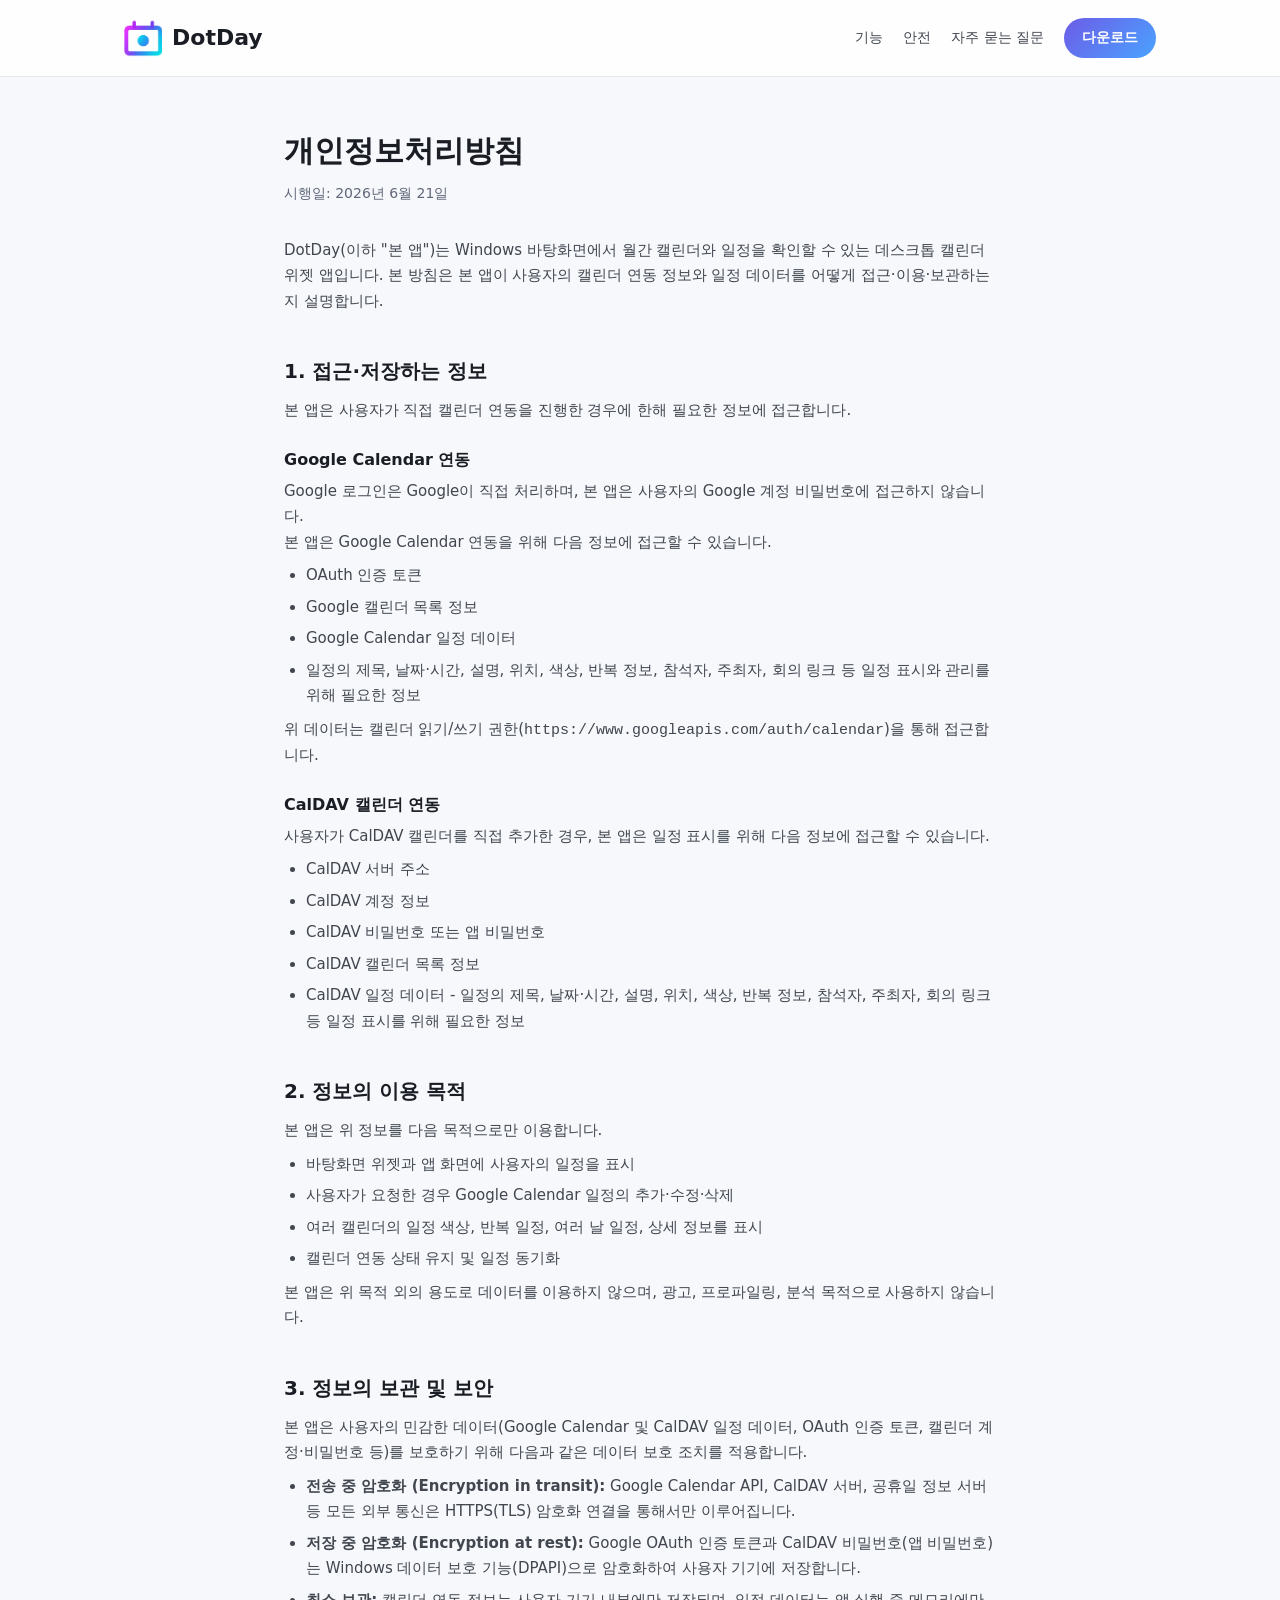
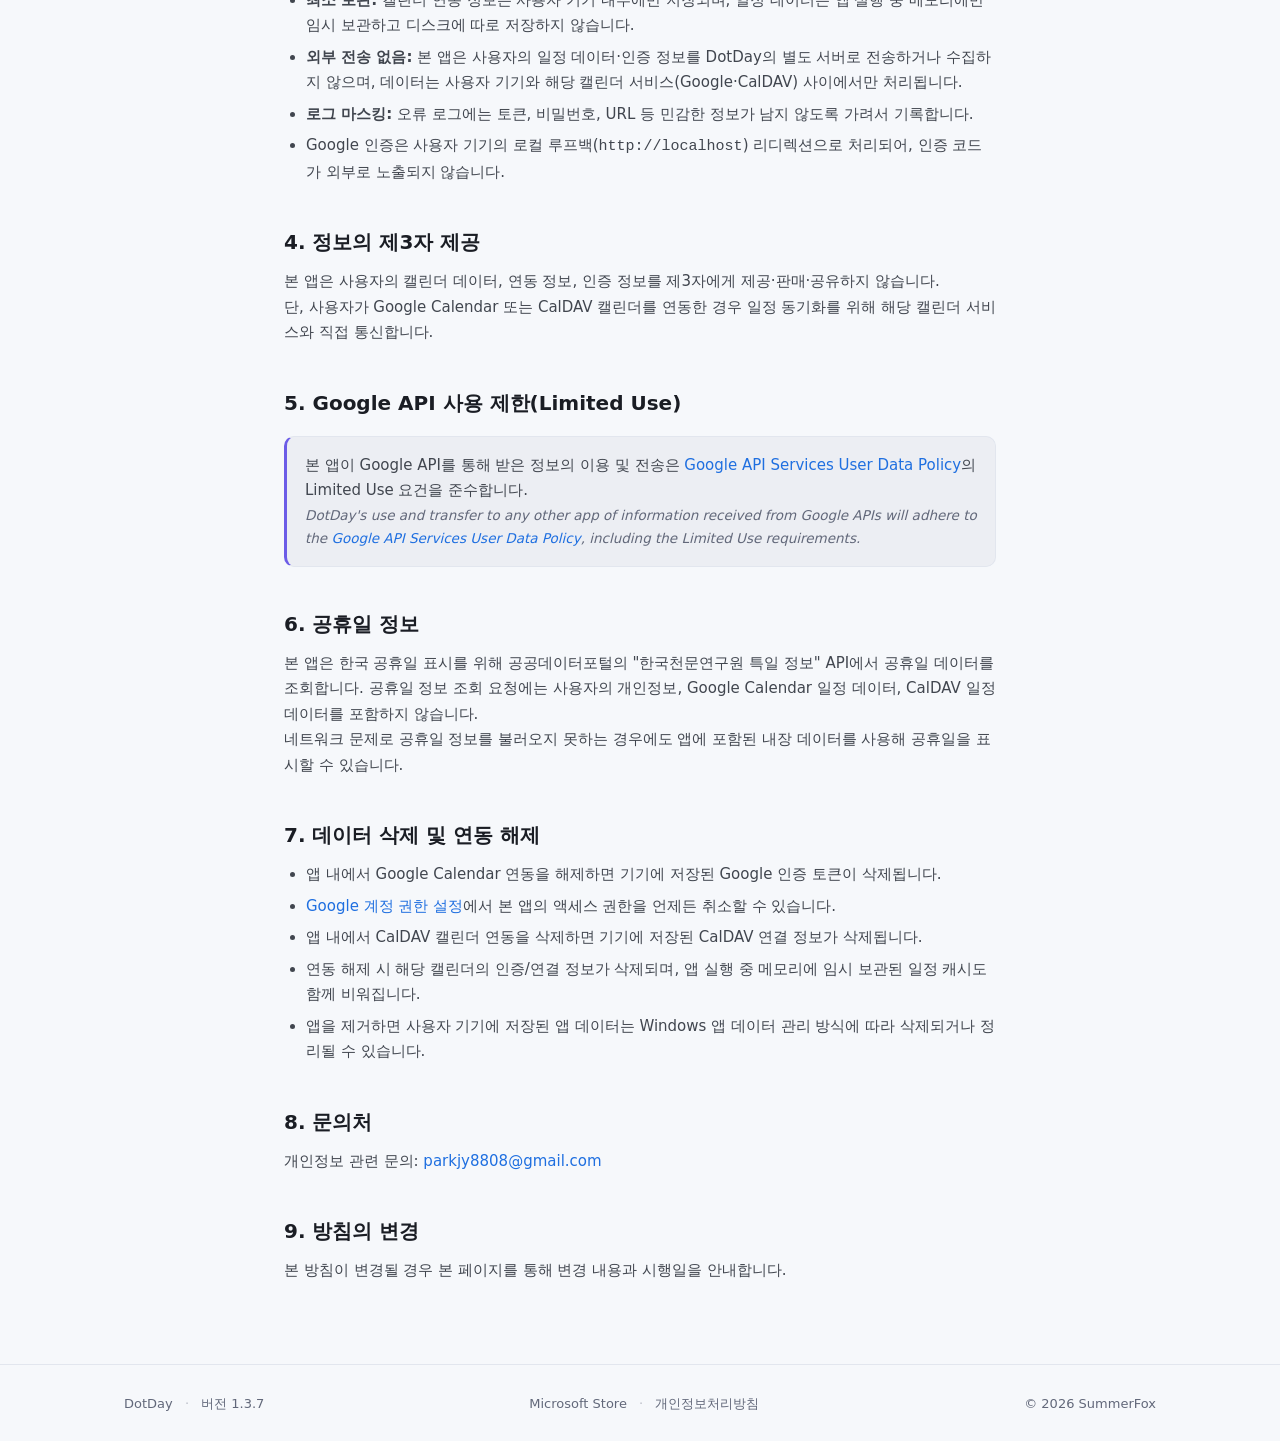
==== privacy.html @ 525cb06d "privacy: 민감 데이터 보호 메커니즘 명시 (전송 중 HTTPS/TLS·저장 중 DPAPI 암호화) Google OAuth 검증 회신 대응 — '민감 데이터에 대한 데이터 보" ====
<!DOCTYPE html>
<html lang="ko">
<head>
  <meta charset="UTF-8" />
  <meta name="viewport" content="width=device-width, initial-scale=1.0" />
  <title>개인정보처리방침 - DotDay</title>
  <meta name="description" content="DotDay 바탕화면 캘린더 위젯의 개인정보처리방침. Google·CalDAV 캘린더 데이터 취급 방침." />
  <meta name="theme-color" media="(prefers-color-scheme: dark)" content="#0f1115" />
  <meta name="theme-color" media="(prefers-color-scheme: light)" content="#f6f8fb" />
  <link rel="icon" type="image/png" href="/assets/favicon.png?v=2" />
  <link rel="apple-touch-icon" href="/assets/apple-touch-icon.png" />
  <link rel="stylesheet" href="styles.css" />
</head>
<body>
  <header class="site-header">
    <div class="wrap">
      <a class="brand" href="/"><img class="logo" src="/assets/logo.png" alt="DotDay 로고" width="28" height="28" /> DotDay</a>
      <nav class="nav">
        <a href="/#features">기능</a>
        <a href="/#trust">안전</a>
        <a href="/#faq">자주 묻는 질문</a>
        <a class="btn-nav" href="https://apps.microsoft.com/detail/9MWXX5BVG5JW?hl=ko-kr&amp;gl=KR" target="_blank" rel="noopener">다운로드</a>
      </nav>
    </div>
  </header>

  <main class="wrap doc">
    <h1>개인정보처리방침</h1>
    <p class="updated">시행일: 2026년 6월 21일</p>

    <p>
      DotDay(이하 "본 앱")는 Windows 바탕화면에서 월간 캘린더와 일정을 확인할 수 있는 데스크톱 캘린더 위젯 앱입니다.
      본 방침은 본 앱이 사용자의 캘린더 연동 정보와 일정 데이터를 어떻게 접근·이용·보관하는지 설명합니다.
    </p>

    <h2>1. 접근·저장하는 정보</h2>
    <p>본 앱은 사용자가 직접 캘린더 연동을 진행한 경우에 한해 필요한 정보에 접근합니다.</p>

    <h3>Google Calendar 연동</h3>
    <p>Google 로그인은 Google이 직접 처리하며, 본 앱은 사용자의 Google 계정 비밀번호에 접근하지 않습니다.</p>
    <p>본 앱은 Google Calendar 연동을 위해 다음 정보에 접근할 수 있습니다.</p>
    <ul>
      <li>OAuth 인증 토큰</li>
      <li>Google 캘린더 목록 정보</li>
      <li>Google Calendar 일정 데이터</li>
      <li>일정의 제목, 날짜·시간, 설명, 위치, 색상, 반복 정보, 참석자, 주최자, 회의 링크 등 일정 표시와 관리를 위해 필요한 정보</li>
    </ul>
    <p>위 데이터는 캘린더 읽기/쓰기 권한(<code>https://www.googleapis.com/auth/calendar</code>)을 통해 접근합니다.</p>

    <h3>CalDAV 캘린더 연동</h3>
    <p>사용자가 CalDAV 캘린더를 직접 추가한 경우, 본 앱은 일정 표시를 위해 다음 정보에 접근할 수 있습니다.</p>
    <ul>
      <li>CalDAV 서버 주소</li>
      <li>CalDAV 계정 정보</li>
      <li>CalDAV 비밀번호 또는 앱 비밀번호</li>
      <li>CalDAV 캘린더 목록 정보</li>
      <li>CalDAV 일정 데이터 - 일정의 제목, 날짜·시간, 설명, 위치, 색상, 반복 정보, 참석자, 주최자, 회의 링크 등 일정 표시를 위해 필요한 정보</li>
    </ul>

    <h2>2. 정보의 이용 목적</h2>
    <p>본 앱은 위 정보를 다음 목적으로만 이용합니다.</p>
    <ul>
      <li>바탕화면 위젯과 앱 화면에 사용자의 일정을 표시</li>
      <li>사용자가 요청한 경우 Google Calendar 일정의 추가·수정·삭제</li>
      <li>여러 캘린더의 일정 색상, 반복 일정, 여러 날 일정, 상세 정보를 표시</li>
      <li>캘린더 연동 상태 유지 및 일정 동기화</li>
    </ul>
    <p>본 앱은 위 목적 외의 용도로 데이터를 이용하지 않으며, 광고, 프로파일링, 분석 목적으로 사용하지 않습니다.</p>

    <h2>3. 정보의 보관 및 보안</h2>
    <p>본 앱은 사용자의 민감한 데이터(Google Calendar 및 CalDAV 일정 데이터, OAuth 인증 토큰, 캘린더 계정·비밀번호 등)를 보호하기 위해 다음과 같은 데이터 보호 조치를 적용합니다.</p>
    <ul>
      <li><strong>전송 중 암호화 (Encryption in transit):</strong> Google Calendar API, CalDAV 서버, 공휴일 정보 서버 등 모든 외부 통신은 HTTPS(TLS) 암호화 연결을 통해서만 이루어집니다.</li>
      <li><strong>저장 중 암호화 (Encryption at rest):</strong> Google OAuth 인증 토큰과 CalDAV 비밀번호(앱 비밀번호)는 Windows 데이터 보호 기능(DPAPI)으로 암호화하여 사용자 기기에 저장합니다.</li>
      <li><strong>최소 보관:</strong> 캘린더 연동 정보는 사용자 기기 내부에만 저장되며, 일정 데이터는 앱 실행 중 메모리에만 임시 보관하고 디스크에 따로 저장하지 않습니다.</li>
      <li><strong>외부 전송 없음:</strong> 본 앱은 사용자의 일정 데이터·인증 정보를 DotDay의 별도 서버로 전송하거나 수집하지 않으며, 데이터는 사용자 기기와 해당 캘린더 서비스(Google·CalDAV) 사이에서만 처리됩니다.</li>
      <li><strong>로그 마스킹:</strong> 오류 로그에는 토큰, 비밀번호, URL 등 민감한 정보가 남지 않도록 가려서 기록합니다.</li>
      <li>Google 인증은 사용자 기기의 로컬 루프백(<code>http://localhost</code>) 리디렉션으로 처리되어, 인증 코드가 외부로 노출되지 않습니다.</li>
    </ul>

    <h2>4. 정보의 제3자 제공</h2>
    <p>본 앱은 사용자의 캘린더 데이터, 연동 정보, 인증 정보를 제3자에게 제공·판매·공유하지 않습니다.</p>
    <p>단, 사용자가 Google Calendar 또는 CalDAV 캘린더를 연동한 경우 일정 동기화를 위해 해당 캘린더 서비스와 직접 통신합니다.</p>

    <h2>5. Google API 사용 제한(Limited Use)</h2>
    <div class="callout">
      <p>본 앱이 Google API를 통해 받은 정보의 이용 및 전송은 <a href="https://developers.google.com/terms/api-services-user-data-policy" target="_blank" rel="noopener">Google API Services User Data Policy</a>의 Limited Use 요건을 준수합니다.</p>
      <p class="en">DotDay's use and transfer to any other app of information received from Google APIs will adhere to the <a href="https://developers.google.com/terms/api-services-user-data-policy" target="_blank" rel="noopener">Google API Services User Data Policy</a>, including the Limited Use requirements.</p>
    </div>

    <h2>6. 공휴일 정보</h2>
    <p>본 앱은 한국 공휴일 표시를 위해 공공데이터포털의 "한국천문연구원 특일 정보" API에서 공휴일 데이터를 조회합니다. 공휴일 정보 조회 요청에는 사용자의 개인정보, Google Calendar 일정 데이터, CalDAV 일정 데이터를 포함하지 않습니다.</p>
    <p>네트워크 문제로 공휴일 정보를 불러오지 못하는 경우에도 앱에 포함된 내장 데이터를 사용해 공휴일을 표시할 수 있습니다.</p>

    <h2>7. 데이터 삭제 및 연동 해제</h2>
    <ul>
      <li>앱 내에서 Google Calendar 연동을 해제하면 기기에 저장된 Google 인증 토큰이 삭제됩니다.</li>
      <li><a href="https://myaccount.google.com/permissions" target="_blank" rel="noopener">Google 계정 권한 설정</a>에서 본 앱의 액세스 권한을 언제든 취소할 수 있습니다.</li>
      <li>앱 내에서 CalDAV 캘린더 연동을 삭제하면 기기에 저장된 CalDAV 연결 정보가 삭제됩니다.</li>
      <li>연동 해제 시 해당 캘린더의 인증/연결 정보가 삭제되며, 앱 실행 중 메모리에 임시 보관된 일정 캐시도 함께 비워집니다.</li>
      <li>앱을 제거하면 사용자 기기에 저장된 앱 데이터는 Windows 앱 데이터 관리 방식에 따라 삭제되거나 정리될 수 있습니다.</li>
    </ul>

    <h2>8. 문의처</h2>
    <p>개인정보 관련 문의: <a href="mailto:parkjy8808@gmail.com">parkjy8808@gmail.com</a></p>

    <h2>9. 방침의 변경</h2>
    <p>본 방침이 변경될 경우 본 페이지를 통해 변경 내용과 시행일을 안내합니다.</p>
  </main>

  <footer class="site-footer">
    <div class="wrap">
      <div><a href="/">DotDay</a> <span class="dot">·</span> 버전 <span id="appVersion">1.3.7</span></div>
      <div>
        <a href="https://apps.microsoft.com/detail/9MWXX5BVG5JW?hl=ko-kr&amp;gl=KR" target="_blank" rel="noopener">Microsoft Store</a>
        <span class="dot">·</span>
        <a href="/privacy.html">개인정보처리방침</a>
      </div>
      <div>© 2026 SummerFox</div>
    </div>
  </footer>
</body>
</html>
---- styles.css ----
/* dotday 웹사이트 - 검증/소개용 정적 페이지 */
:root {
  --bg: #0f1115;
  --surface: #171a21;
  --band: #171a21;
  --card: #1e222b;
  --text: #e8eaf0;
  --muted: #9aa0ad;
  --line: #262a33;
  --accent: #6c5ce7;
  --accent2: #4aa3ff;
  --link: #4aa3ff;
  --text-soft: #cfd3dc;
  --radius: 14px;
  --maxw: 1080px;
}

* { box-sizing: border-box; margin: 0; padding: 0; }

/* 한국어 줄바꿈: 글자 단위가 아닌 어절 단위로 끊어 자연스럽게 */
.hero p, .section-title, .section-sub, .card p, .step p, .step h3, .faq summary, .faq details p { word-break: keep-all; }

html { scroll-behavior: smooth; }

body {
  font-family: "Pretendard", -apple-system, "Segoe UI", "Malgun Gothic", system-ui, sans-serif;
  background: var(--bg);
  color: var(--text);
  line-height: 1.7;
  -webkit-font-smoothing: antialiased;
}

a { color: var(--link); text-decoration: none; }
a:hover { text-decoration: underline; }

.wrap { max-width: var(--maxw); margin: 0 auto; padding: 0 24px; }

/* 교차 배경 밴드: 섹션 영역 구분 */
.band { background: var(--band); }

/* ── 헤더 ── */
.site-header {
  padding: 18px 0;
  border-bottom: 1px solid var(--line);
  position: sticky; top: 0;
  background: rgba(15,17,21,.85);
  backdrop-filter: blur(10px);
  z-index: 10;
}
.site-header .wrap { display: flex; align-items: center; justify-content: space-between; }
.brand { display: flex; align-items: center; gap: 10px; font-weight: 700; font-size: 22px; color: var(--text); }
.brand:hover { text-decoration: none; }
.brand .logo { width: 38px; height: 38px; display: block; }
.nav { display: flex; align-items: center; }
.nav a { color: var(--text-soft); margin-left: 20px; font-size: 14px; }
.nav a:hover { color: var(--text); text-decoration: none; }
.nav a.btn-nav {
  color: #fff; font-weight: 600;
  background: linear-gradient(135deg, var(--accent), var(--accent2));
  padding: 8px 18px; border-radius: 999px;
}
.nav a.btn-nav:hover { color: #fff; opacity: .92; box-shadow: 0 6px 18px rgba(108,92,231,.3); }
@media (max-width: 560px) {
  .nav a:not(.btn-nav) { display: none; }
}

/* ── 히어로 ── */
.hero { text-align: center; padding-block: 28px 18px; }
.hero-logo {
  width: 84px; height: 84px; display: block; margin: 0 auto 12px;
  filter: drop-shadow(0 10px 30px rgba(108,92,231,.35));
}
.hero h1 {
  font-size: clamp(32px, 6vw, 52px); line-height: 1.35;
  font-weight: 800; letter-spacing: -1px;
  background: linear-gradient(135deg, #fff 30%, var(--accent2));
  -webkit-background-clip: text; background-clip: text; -webkit-text-fill-color: transparent;
}
.hero p:not(.cta-note) { color: var(--muted); font-size: clamp(16px, 2.5vw, 20px); margin: 18px auto 32px; max-width: 520px; }
.btn {
  display: inline-flex; align-items: center; gap: 8px;
  background: linear-gradient(135deg, var(--accent), var(--accent2));
  color: #fff; font-weight: 600; font-size: 16px;
  padding: 14px 28px; border-radius: 999px; border: 0; cursor: pointer;
  transition: transform .15s ease, box-shadow .15s ease;
}
.btn:hover { transform: translateY(-2px); box-shadow: 0 10px 30px rgba(108,92,231,.35); text-decoration: none; }
.btn-secondary {
  background: transparent;
  border: 1.5px solid var(--line);
  color: var(--text-soft);
}
.btn-secondary:hover { border-color: var(--accent2); color: var(--accent2); box-shadow: 0 6px 20px rgba(74,163,255,.2); }
.cta-note { font-size: 14px; color: var(--muted); margin-top: 16px; }

/* ── 제품 스크린샷 ── */
.shot { padding-block: 8px 32px; }
.shot-frame {
  max-width: 840px; margin: 0 auto;
  border-radius: 18px; overflow: hidden;
  border: 1px solid var(--line);
  box-shadow: 0 24px 60px rgba(0,0,0,.35);
}
.shot-frame img { display: block; width: 100%; height: auto; }
@media (prefers-color-scheme: light) {
  .shot-frame { box-shadow: 0 24px 60px rgba(16,24,40,.16); border-color: rgba(255,255,255,.6); }
}

/* ── 기능 ── */
.features, .usecase { padding: 56px 0; }
.trust { padding: 56px 0; }
.feature-grid { display: grid; grid-template-columns: repeat(auto-fit, minmax(280px, 1fr)); gap: 16px; margin-top: 28px; }
.card { background: var(--card); border: 1px solid var(--line); border-radius: var(--radius); padding: 24px; height: 100%; }
.usecase .card { padding: 30px 26px; }
.card h3 { font-size: 17px; margin-bottom: 8px; }
.card p { color: var(--muted); font-size: 14px; }
.card .ic { font-size: 24px; margin-bottom: 12px; display: block; }

/* ── 섹션 공통 ── */
.section-title { text-align: center; font-size: clamp(24px, 4vw, 32px); font-weight: 800; letter-spacing: -.5px; }
.section-sub { text-align: center; color: var(--muted); font-size: 15px; margin-top: 8px; }

/* ── 시작하기 ── */
.steps { padding-block: 24px; }
.step-grid { display: grid; grid-template-columns: repeat(auto-fit, minmax(220px, 1fr)); gap: 16px; margin-top: 28px; }
.step { background: var(--card); border: 1px solid var(--line); border-radius: var(--radius); padding: 24px; }
.step-num {
  display: inline-flex; align-items: center; justify-content: center;
  width: 32px; height: 32px; border-radius: 999px; font-weight: 700; font-size: 15px;
  color: #fff; background: linear-gradient(135deg, var(--accent), var(--accent2)); margin-bottom: 14px;
}
.step h3 { font-size: 16px; margin-bottom: 8px; }
.step p { color: var(--muted); font-size: 14px; }

/* ── FAQ ── */
.faq { padding: 56px 0; }

/* ── 마무리 CTA ── */
.cta-wrap { padding-block: 40px 88px; }
/* 상단 '다운로드' 버튼이 이 섹션으로 앵커될 때 sticky 헤더에 제목이 가리지 않도록 오프셋 */
#download { scroll-margin-top: 90px; }
.cta {
  text-align: center;
  background: var(--card); border: 1px solid var(--line); border-radius: var(--radius);
  padding: 48px 28px;
}
.cta .section-sub { margin: 10px 0 28px; }
.faq .section-title { margin-bottom: 28px; }
.faq details {
  background: var(--card); border: 1px solid var(--line); border-radius: 12px;
  padding: 2px 18px; margin: 12px 0;
}
.faq summary {
  cursor: pointer; font-weight: 600; font-size: 15px; padding: 16px 0; list-style: none;
  display: flex; justify-content: space-between; align-items: center; gap: 12px;
}
.faq summary::-webkit-details-marker { display: none; }
.faq summary::after { content: "+"; color: var(--muted); font-size: 22px; font-weight: 400; line-height: 1; }
.faq details[open] summary::after { content: "−"; }
.faq details p { color: var(--muted); font-size: 14px; padding: 0 0 16px; margin: 0; }

/* ── 문서(개인정보처리방침) ── */
.doc { max-width: 760px; padding: 48px 24px 80px; }
.doc h1 { font-size: 30px; font-weight: 800; margin-bottom: 6px; }
.doc .updated { color: var(--muted); font-size: 14px; margin-bottom: 32px; }
.doc h2 { font-size: 20px; margin: 32px 0 10px; padding-top: 8px; }
.doc h3 { font-size: 16px; margin: 22px 0 6px; }
.doc p, .doc li { color: var(--text-soft); font-size: 15px; }
.doc ul { padding-left: 22px; margin: 8px 0; }
.doc li { margin: 6px 0; }
.doc .callout {
  background: var(--surface); border: 1px solid var(--line);
  border-left: 3px solid var(--accent); border-radius: 10px;
  padding: 16px 18px; margin: 16px 0; font-size: 14px;
}
.doc .en { color: var(--muted); font-style: italic; font-size: 13.5px; }

/* ── 푸터 ── */
.site-footer { border-top: 1px solid var(--line); padding: 28px 0; color: var(--muted); font-size: 13px; }
.site-footer .wrap { display: flex; flex-wrap: wrap; gap: 12px; justify-content: space-between; align-items: center; }
.site-footer a { color: var(--muted); }
.site-footer a:hover { color: var(--accent); }
.site-footer .dot { opacity: 0.4; margin: 0 8px; }

/* ── 라이트 모드 (OS 설정에 따라 자동 전환) ── */
@media (prefers-color-scheme: light) {
  :root {
    --bg: #f6f8fb;
    --surface: #eceef3;
    --band: #eceef3;
    --card: #ffffff;
    --text: #1a1d24;
    --text-soft: #41464f;
    --muted: #62687a;
    --line: #e2e6ee;
    --link: #1f6fe0;
  }
  .site-header { background: rgba(255,255,255,.85); }
  .hero h1 { background-image: linear-gradient(135deg, #1a1d24 25%, var(--accent)); }
  .card, .step, .cta, .faq details { box-shadow: 0 1px 3px rgba(16,24,40,.06); }
}
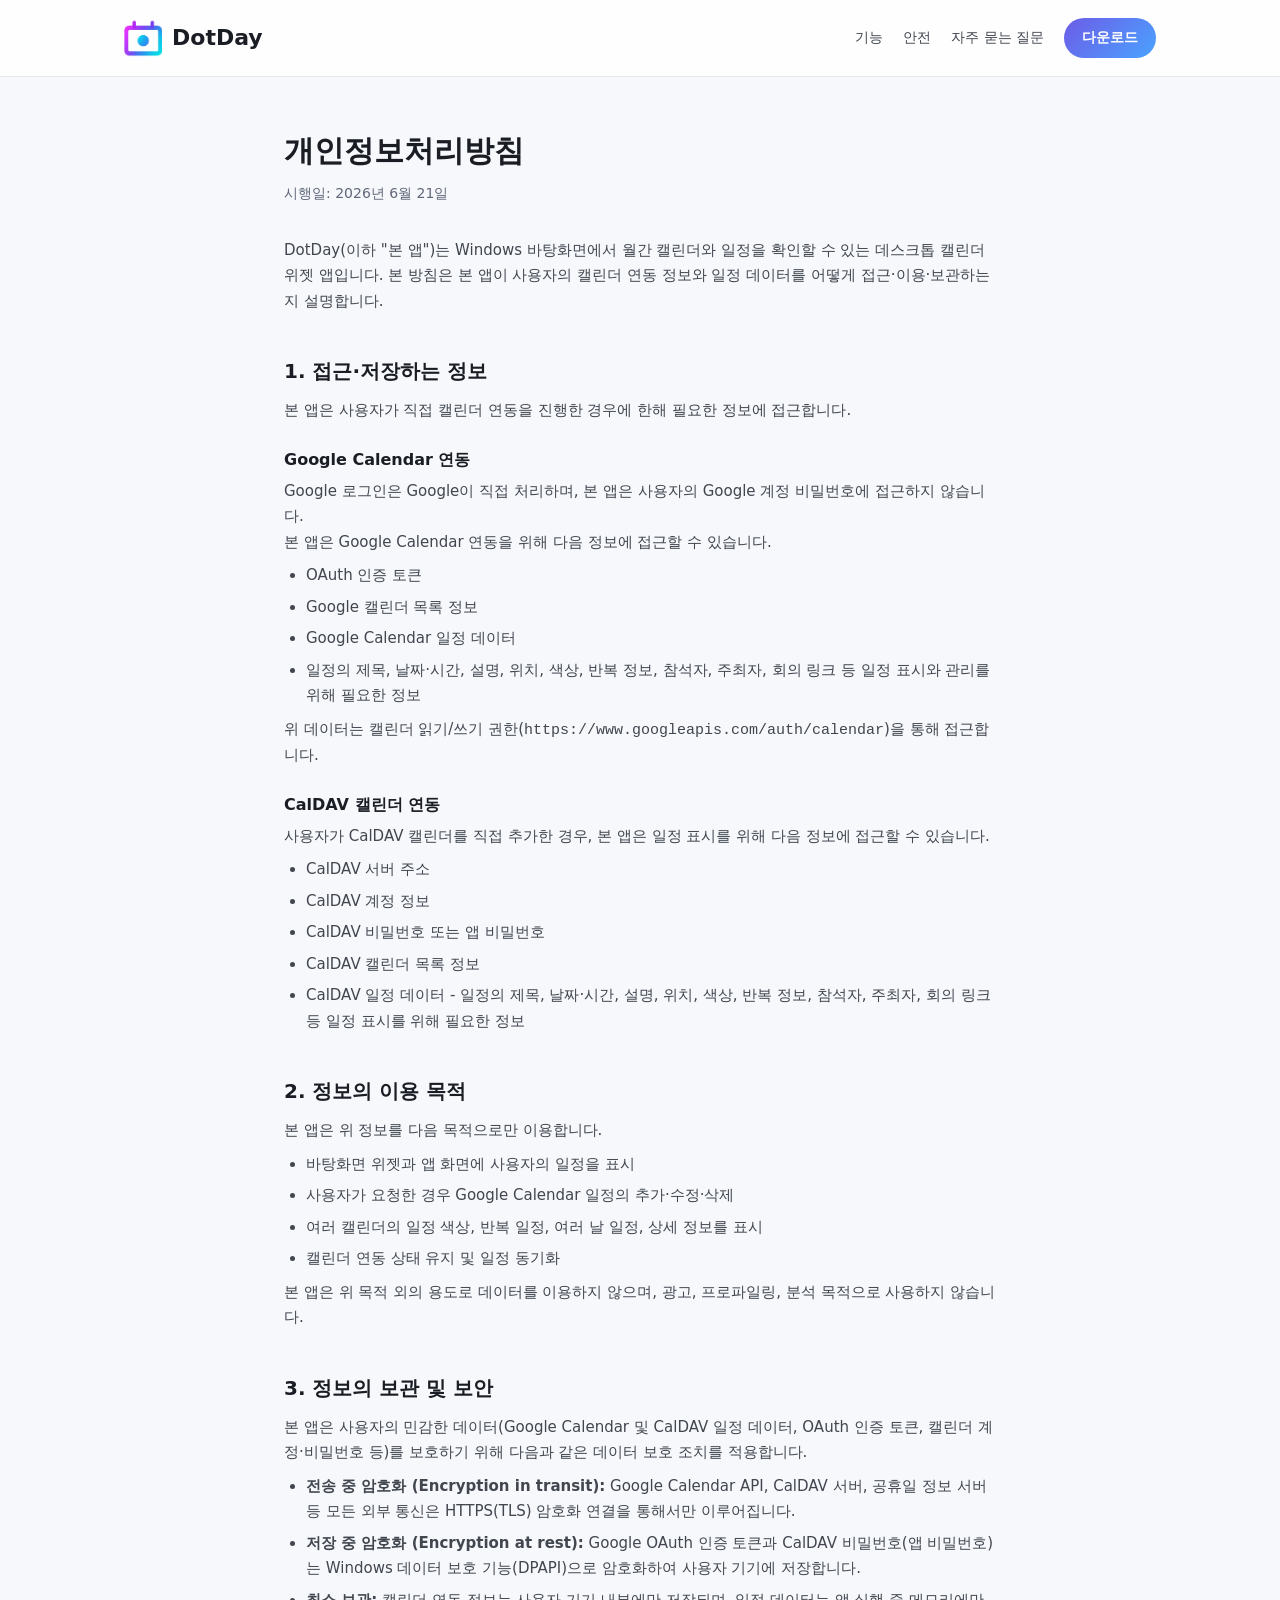
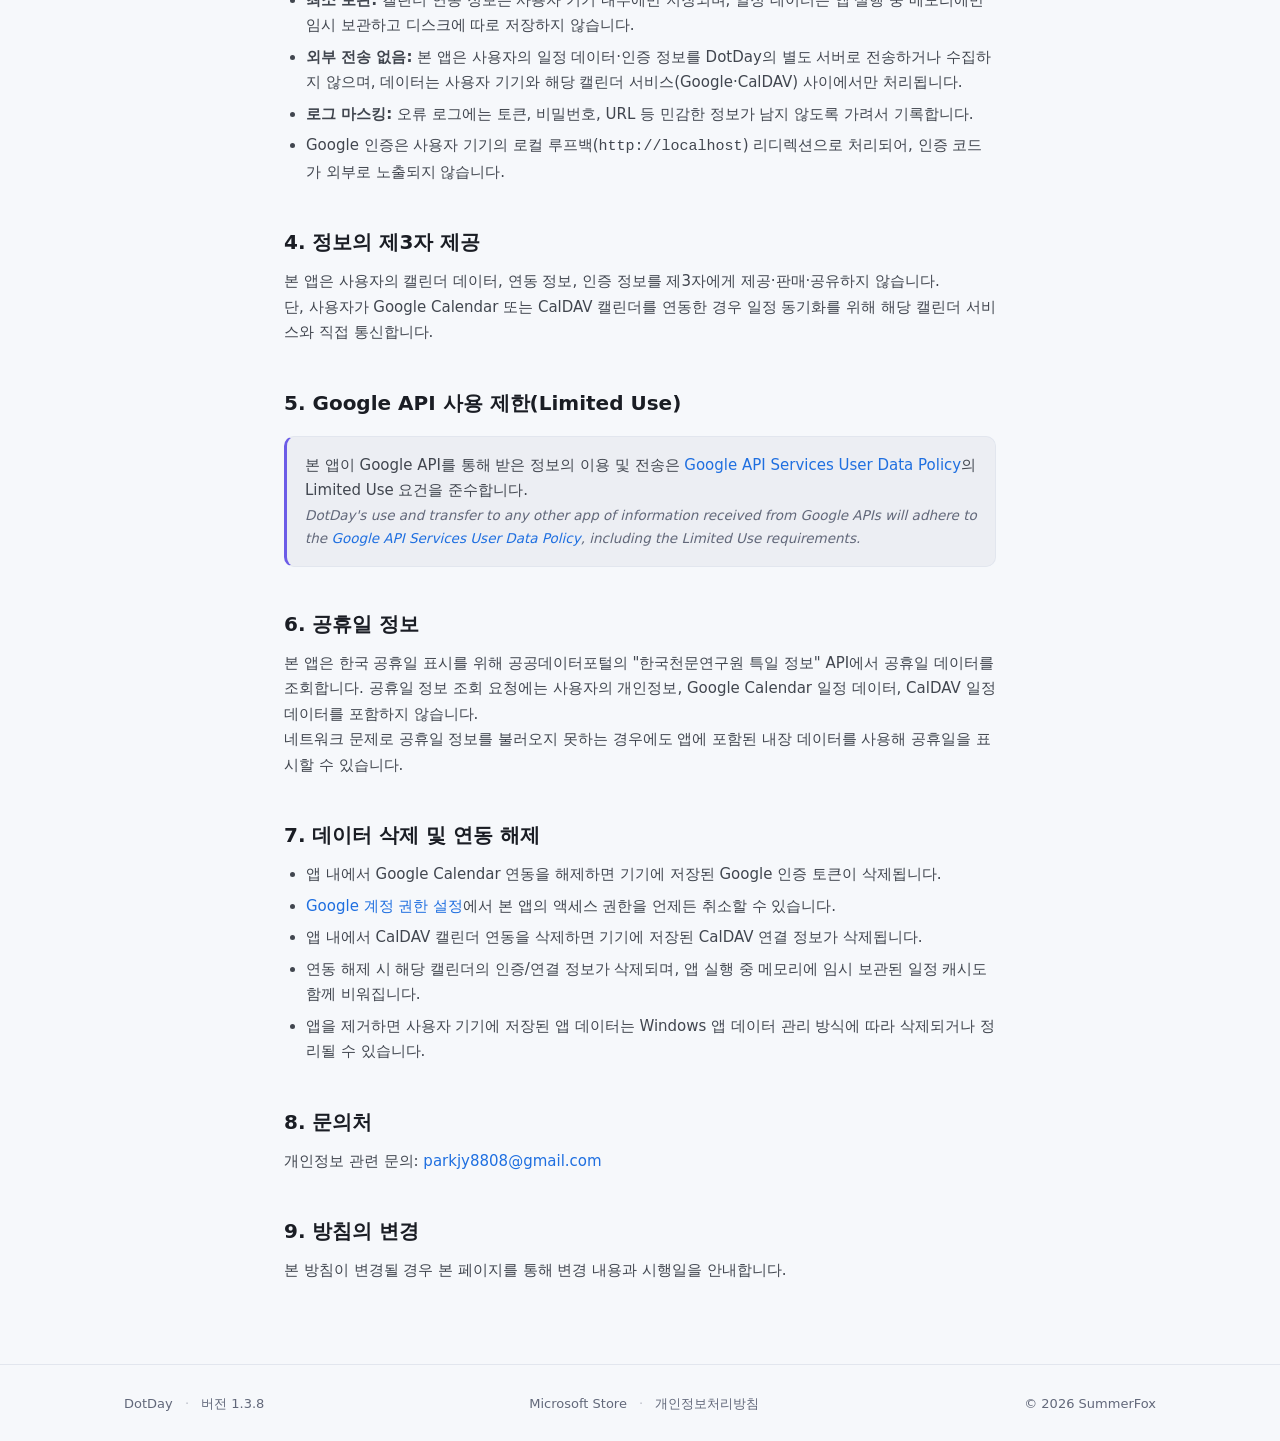
==== commit fe693510: "1.3.8.0: 버전 표기 + 직접다운로드 링크 + appcast(서명) 갱신 version.json·appVersion 폴백 1.3.7→1.3.8, 직접다운로드 링크 3곳 Dot" ====
--- a/privacy.html
+++ b/privacy.html
@@ -110,7 +110,7 @@
 
   <footer class="site-footer">
     <div class="wrap">
-      <div><a href="/">DotDay</a> <span class="dot">·</span> 버전 <span id="appVersion">1.3.7</span></div>
+      <div><a href="/">DotDay</a> <span class="dot">·</span> 버전 <span id="appVersion">1.3.8</span></div>
       <div>
         <a href="https://apps.microsoft.com/detail/9MWXX5BVG5JW?hl=ko-kr&amp;gl=KR" target="_blank" rel="noopener">Microsoft Store</a>
         <span class="dot">·</span>
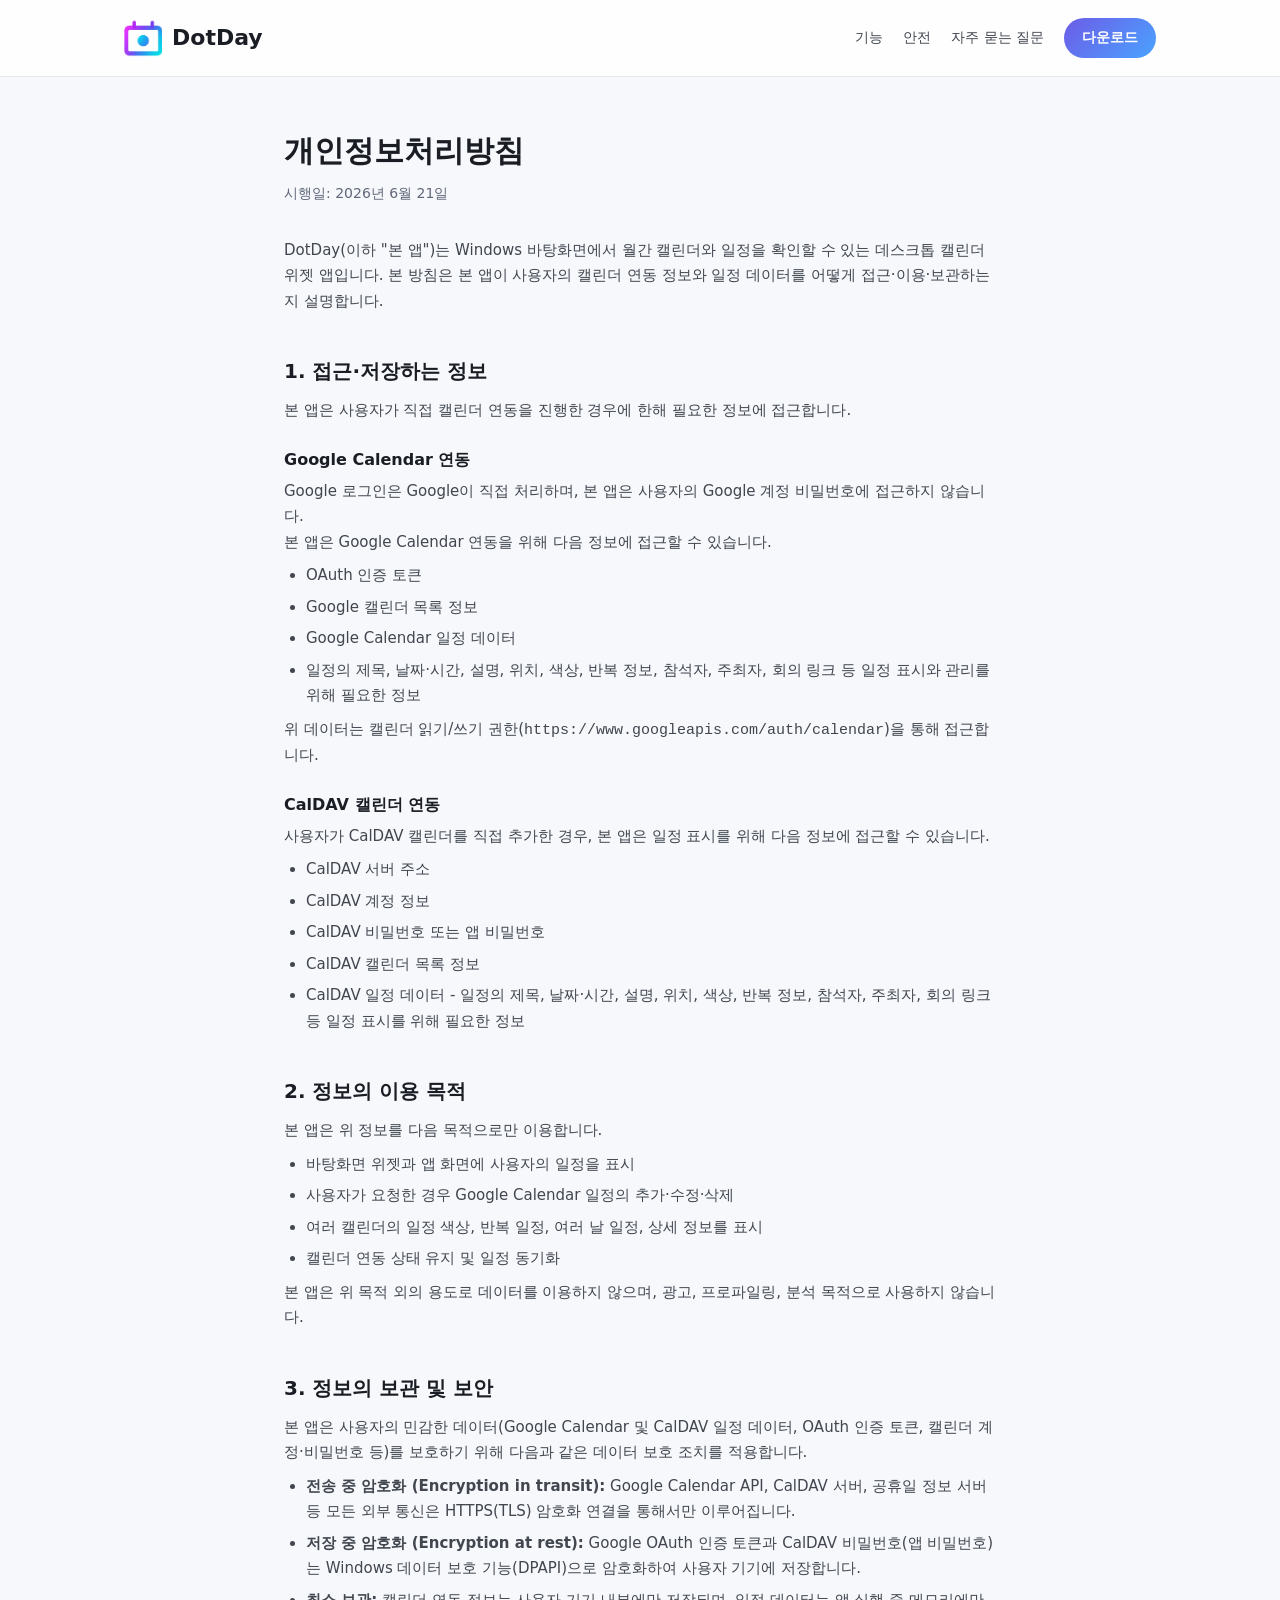
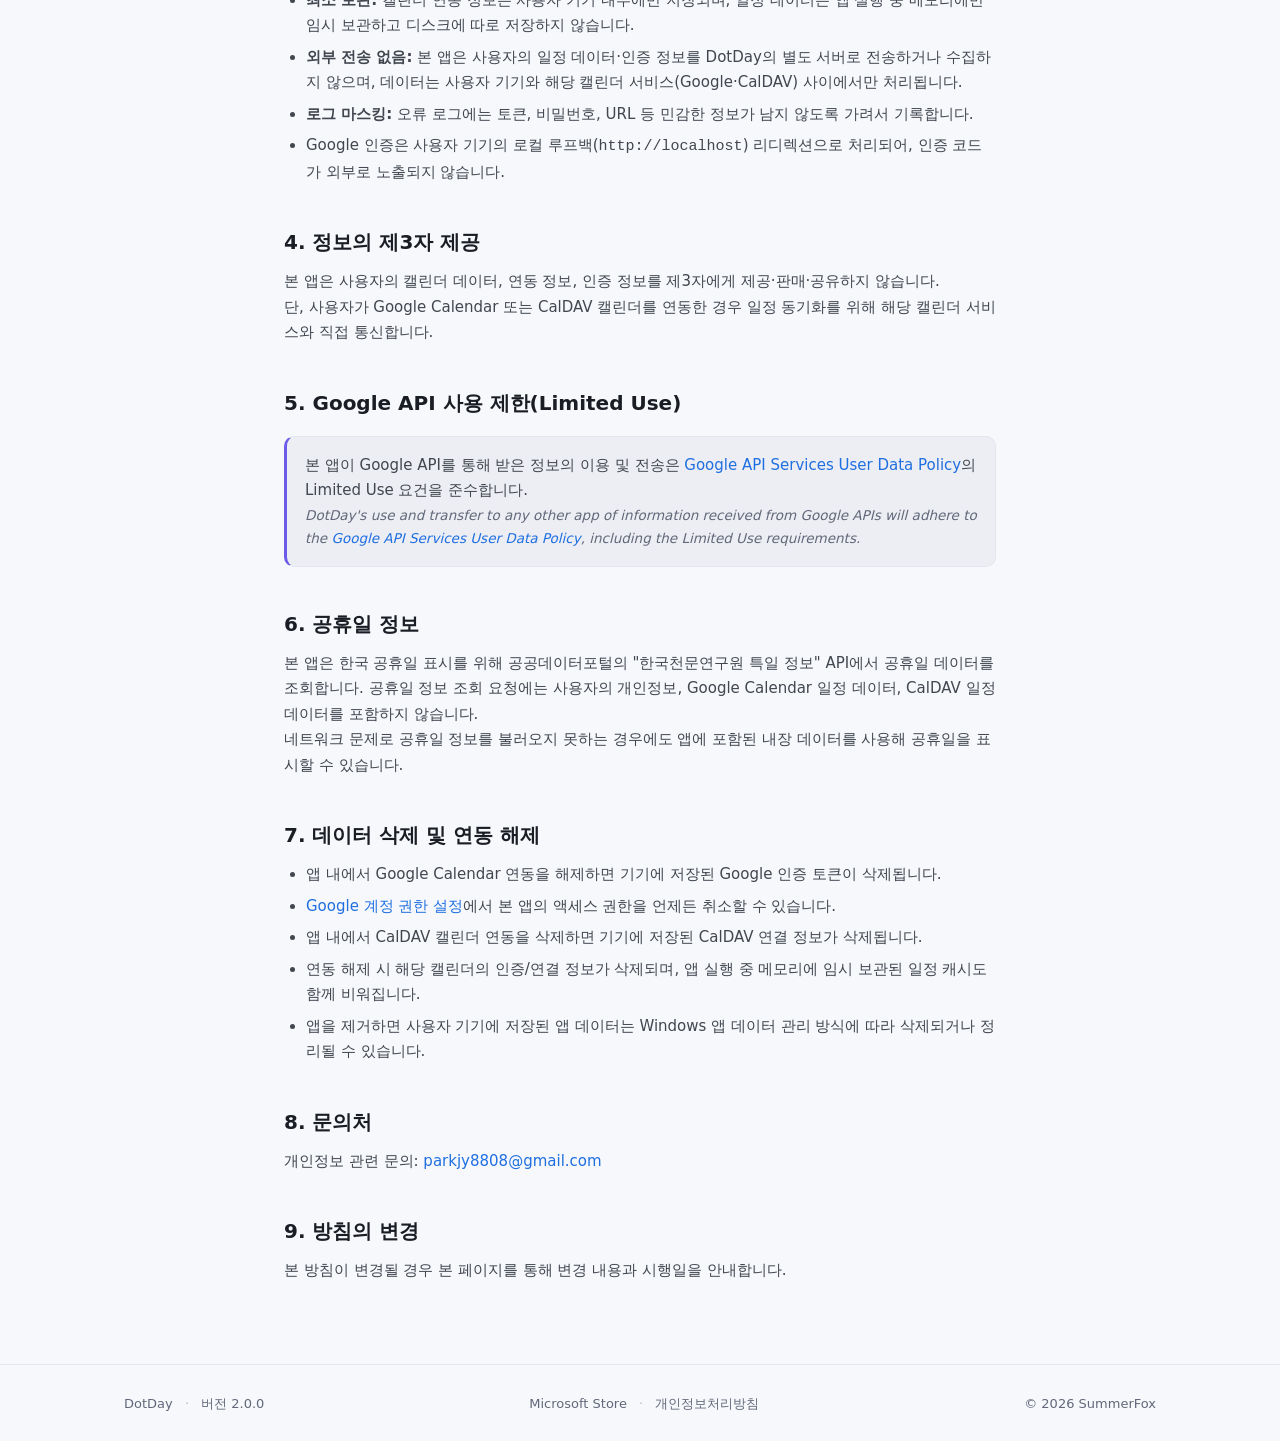
==== commit 95fbe384: "버전 2.0.0 출시 - version.json 1.3.8 -> 2.0.0 - index.html 다운로드 링크 3곳 -> DotDay-Setup-2.0.0.0.exe - inde" ====
--- a/privacy.html
+++ b/privacy.html
@@ -110,7 +110,7 @@
 
   <footer class="site-footer">
     <div class="wrap">
-      <div><a href="/">DotDay</a> <span class="dot">·</span> 버전 <span id="appVersion">1.3.8</span></div>
+      <div><a href="/">DotDay</a> <span class="dot">·</span> 버전 <span id="appVersion">2.0.0</span></div>
       <div>
         <a href="https://apps.microsoft.com/detail/9MWXX5BVG5JW?hl=ko-kr&amp;gl=KR" target="_blank" rel="noopener">Microsoft Store</a>
         <span class="dot">·</span>
--- a/styles.css
+++ b/styles.css
@@ -109,9 +109,15 @@
 /* ── 기능 ── */
 .features, .usecase { padding: 56px 0; }
 .trust { padding: 56px 0; }
-.feature-grid { display: grid; grid-template-columns: repeat(auto-fit, minmax(280px, 1fr)); gap: 16px; margin-top: 28px; }
+.feature-grid { display: grid; grid-template-columns: repeat(auto-fit, minmax(280px, 1fr)); grid-auto-rows: 1fr; gap: 16px; margin-top: 28px; }
 .card { background: var(--card); border: 1px solid var(--line); border-radius: var(--radius); padding: 24px; height: 100%; }
 .usecase .card { padding: 30px 26px; }
+/* '주요 기능' 카드 폭·정렬을 '이런 순간에'(위) 섹션과 동일하게 맞춤(좌우 풀폭) */
+.features > .wrap { padding-left: 0; padding-right: 0; }
+/* 좁은 화면에서는 두 섹션 모두 좌우 여백 유지 */
+@media (max-width: 1100px) {
+  .usecase, .features > .wrap { padding-left: 24px; padding-right: 24px; }
+}
 .card h3 { font-size: 17px; margin-bottom: 8px; }
 .card p { color: var(--muted); font-size: 14px; }
 .card .ic { font-size: 24px; margin-bottom: 12px; display: block; }
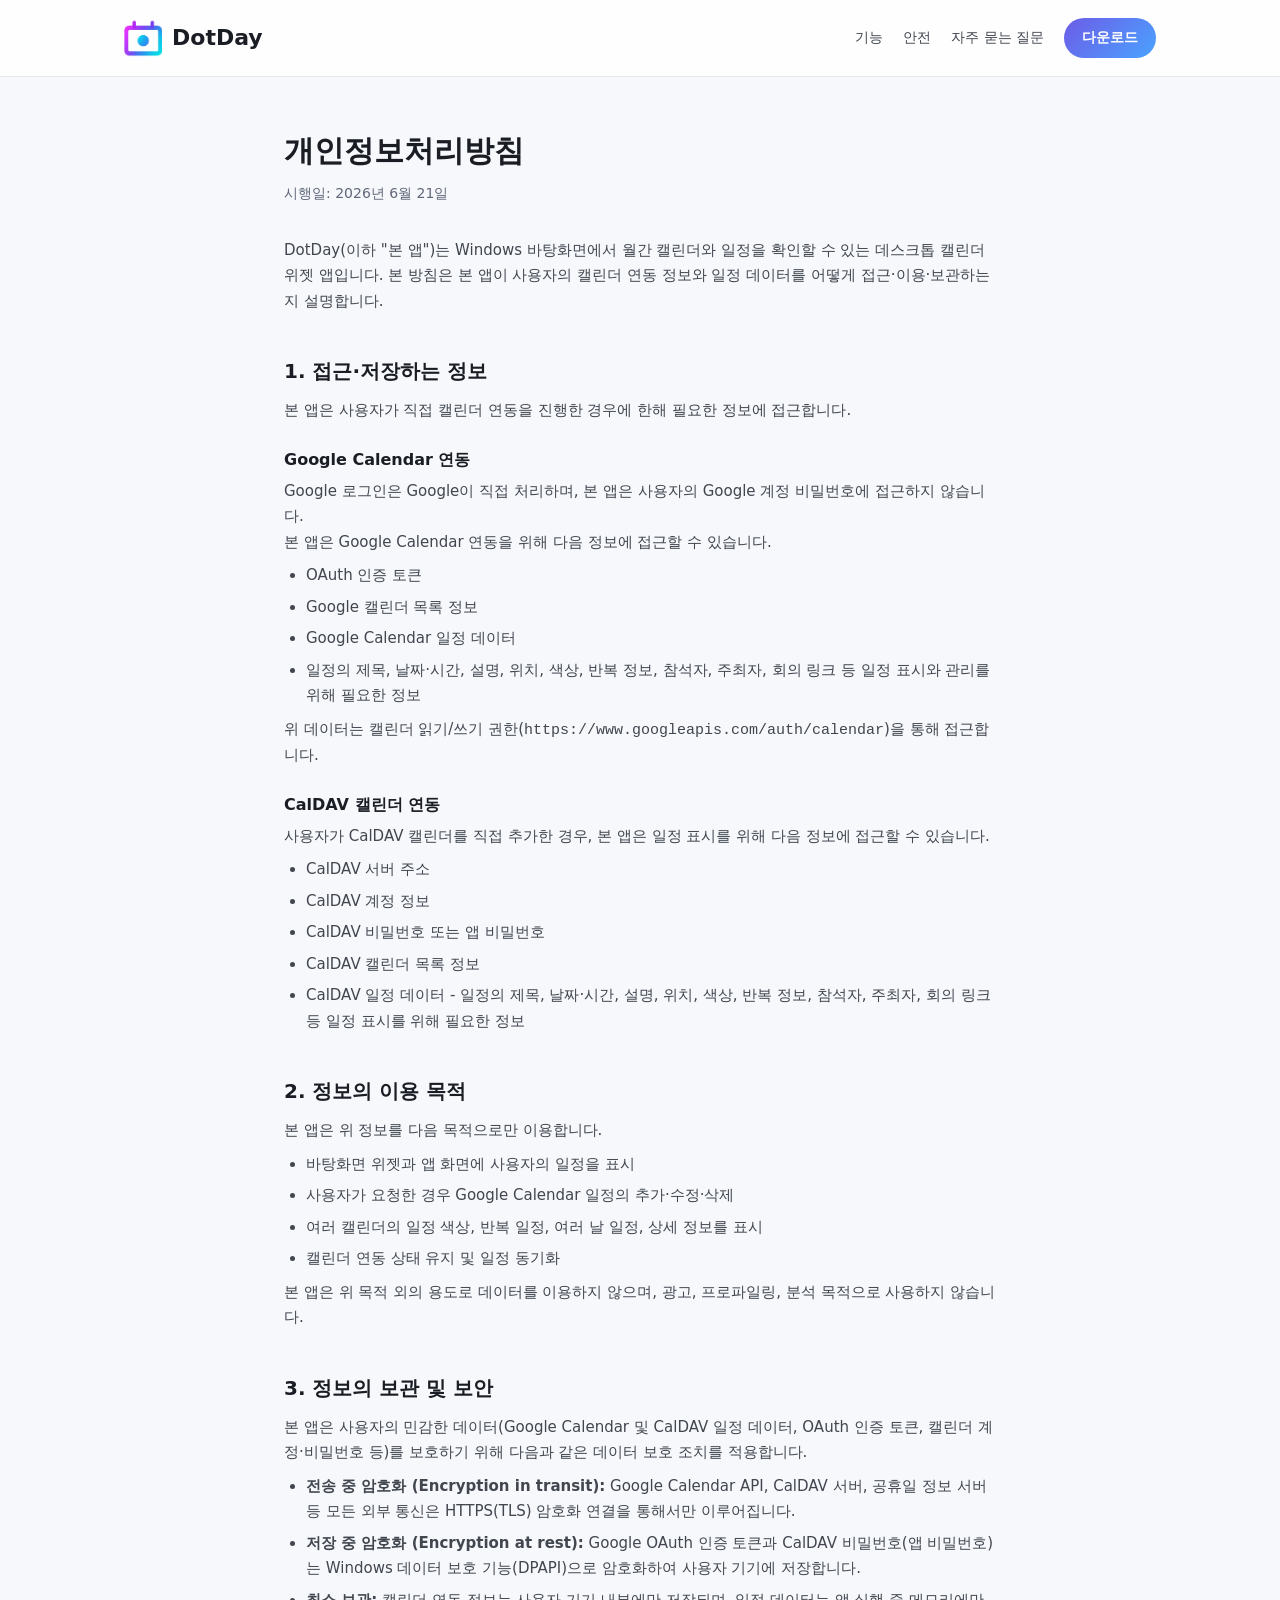
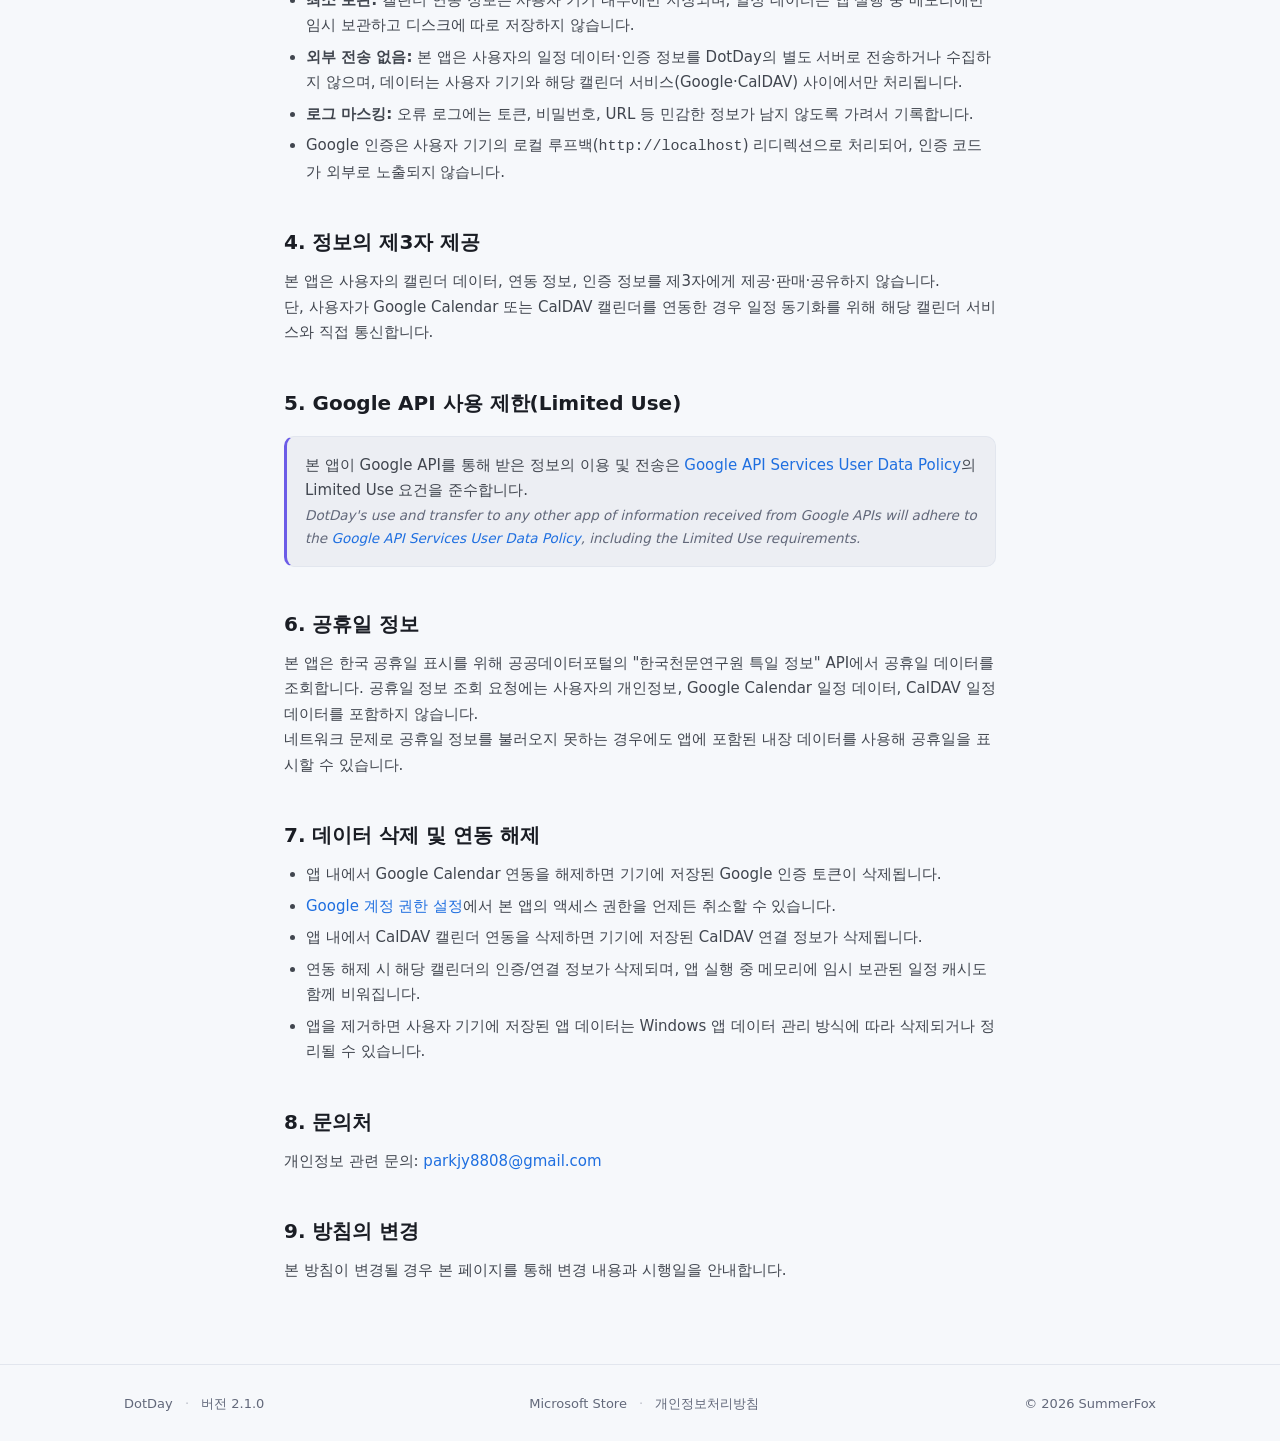
==== commit 8b4fbea0: "2.1.0 반영: 버전표기·다운로드 링크·appcast 갱신 - version.json 2.0.0 -> 2.1.0 - index.html/privacy.html appVersion" ====
--- a/privacy.html
+++ b/privacy.html
@@ -110,7 +110,7 @@
 
   <footer class="site-footer">
     <div class="wrap">
-      <div><a href="/">DotDay</a> <span class="dot">·</span> 버전 <span id="appVersion">2.0.0</span></div>
+      <div><a href="/">DotDay</a> <span class="dot">·</span> 버전 <span id="appVersion">2.1.0</span></div>
       <div>
         <a href="https://apps.microsoft.com/detail/9MWXX5BVG5JW?hl=ko-kr&amp;gl=KR" target="_blank" rel="noopener">Microsoft Store</a>
         <span class="dot">·</span>
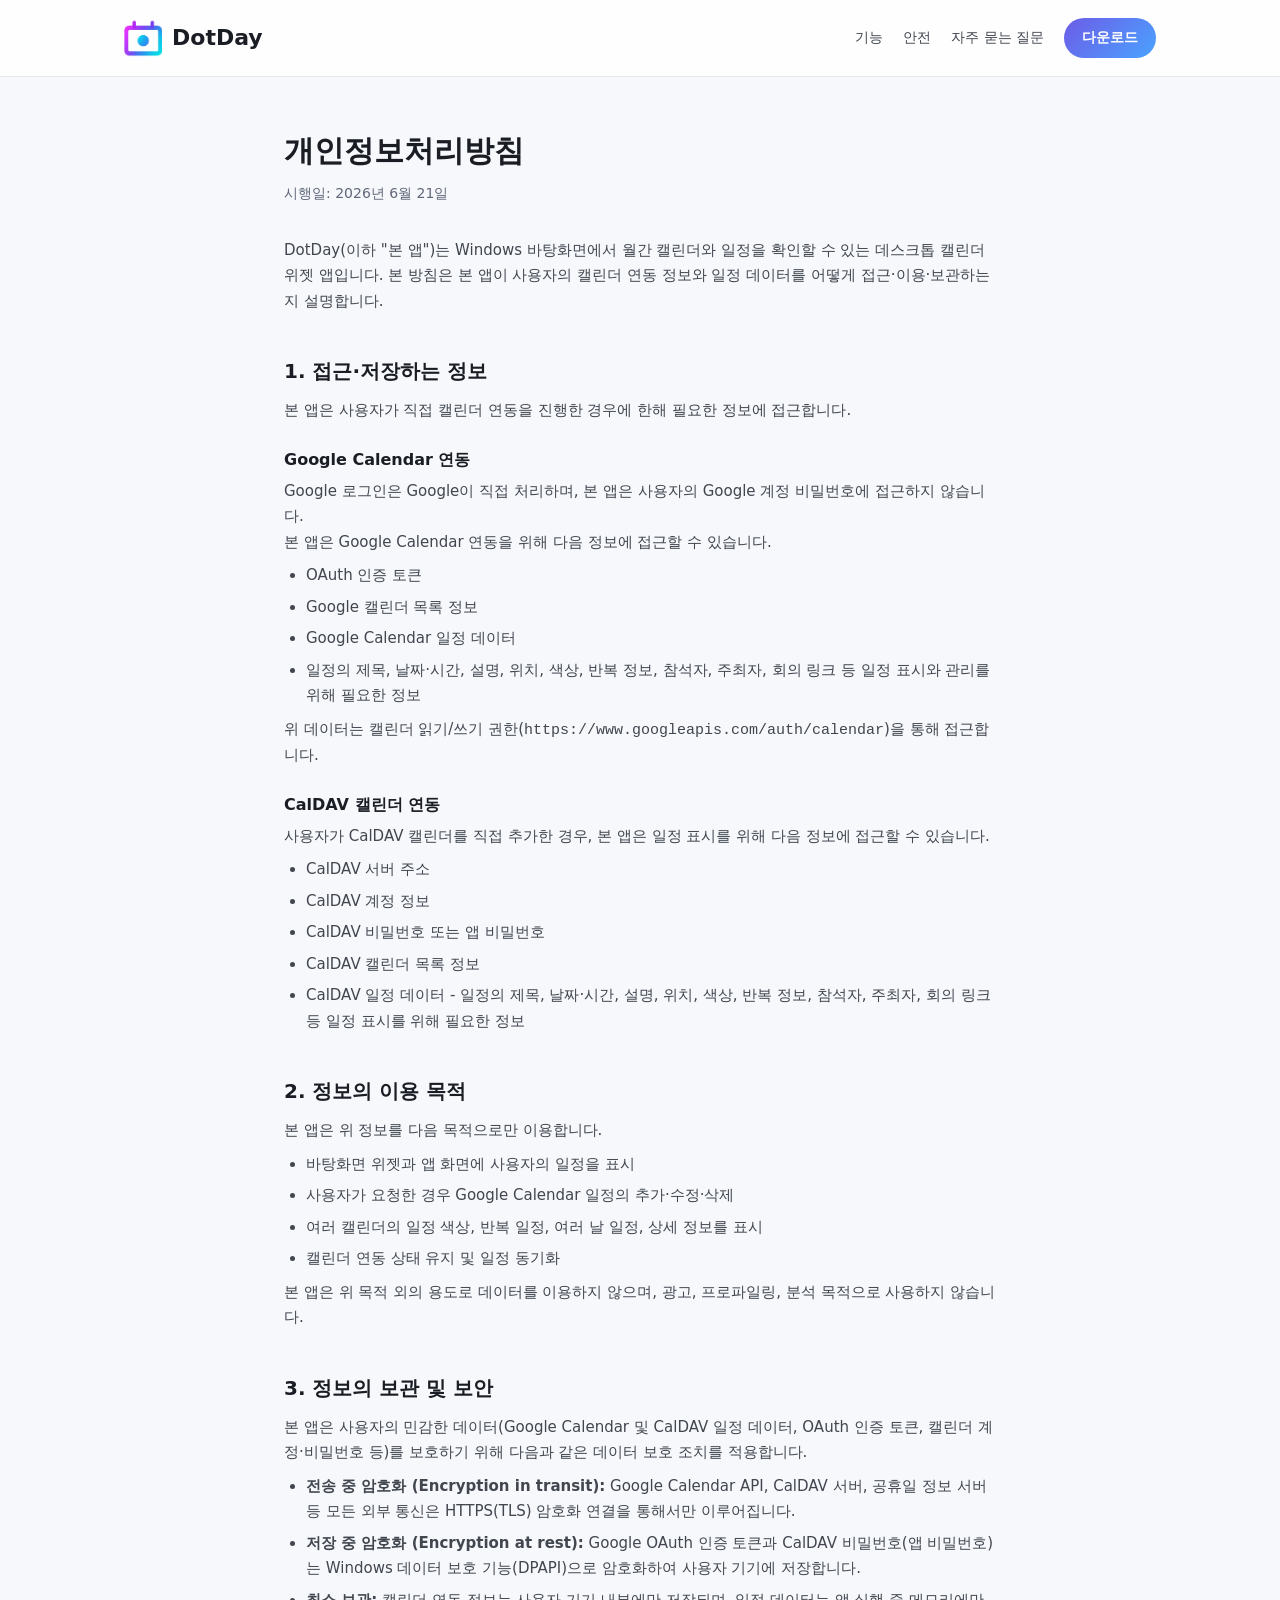
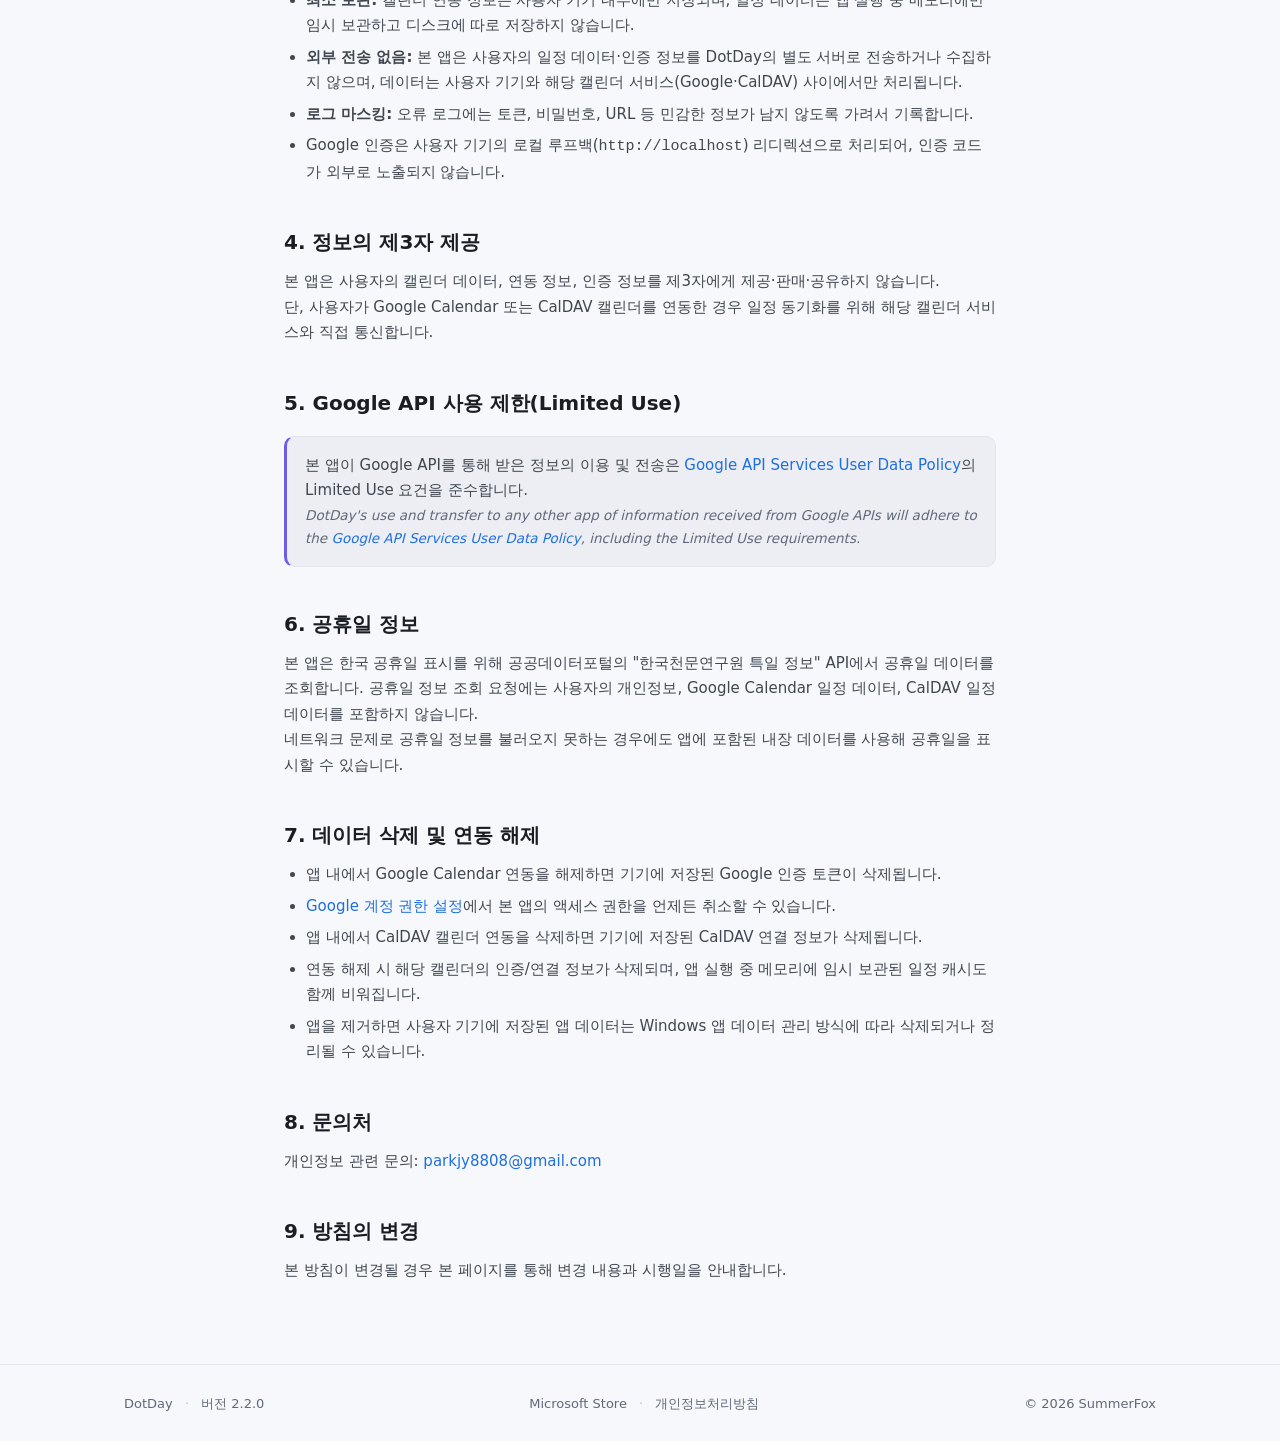
==== commit 8a3c0d4b: "release: DotDay 2.2.0 - 버전 표기·다운로드 링크·appcast 갱신 Co-Authored-By: Claude Fable 5 <noreply@anthropic.c" ====
--- a/privacy.html
+++ b/privacy.html
@@ -110,7 +110,7 @@
 
   <footer class="site-footer">
     <div class="wrap">
-      <div><a href="/">DotDay</a> <span class="dot">·</span> 버전 <span id="appVersion">2.1.0</span></div>
+      <div><a href="/">DotDay</a> <span class="dot">·</span> 버전 <span id="appVersion">2.2.0</span></div>
       <div>
         <a href="https://apps.microsoft.com/detail/9MWXX5BVG5JW?hl=ko-kr&amp;gl=KR" target="_blank" rel="noopener">Microsoft Store</a>
         <span class="dot">·</span>
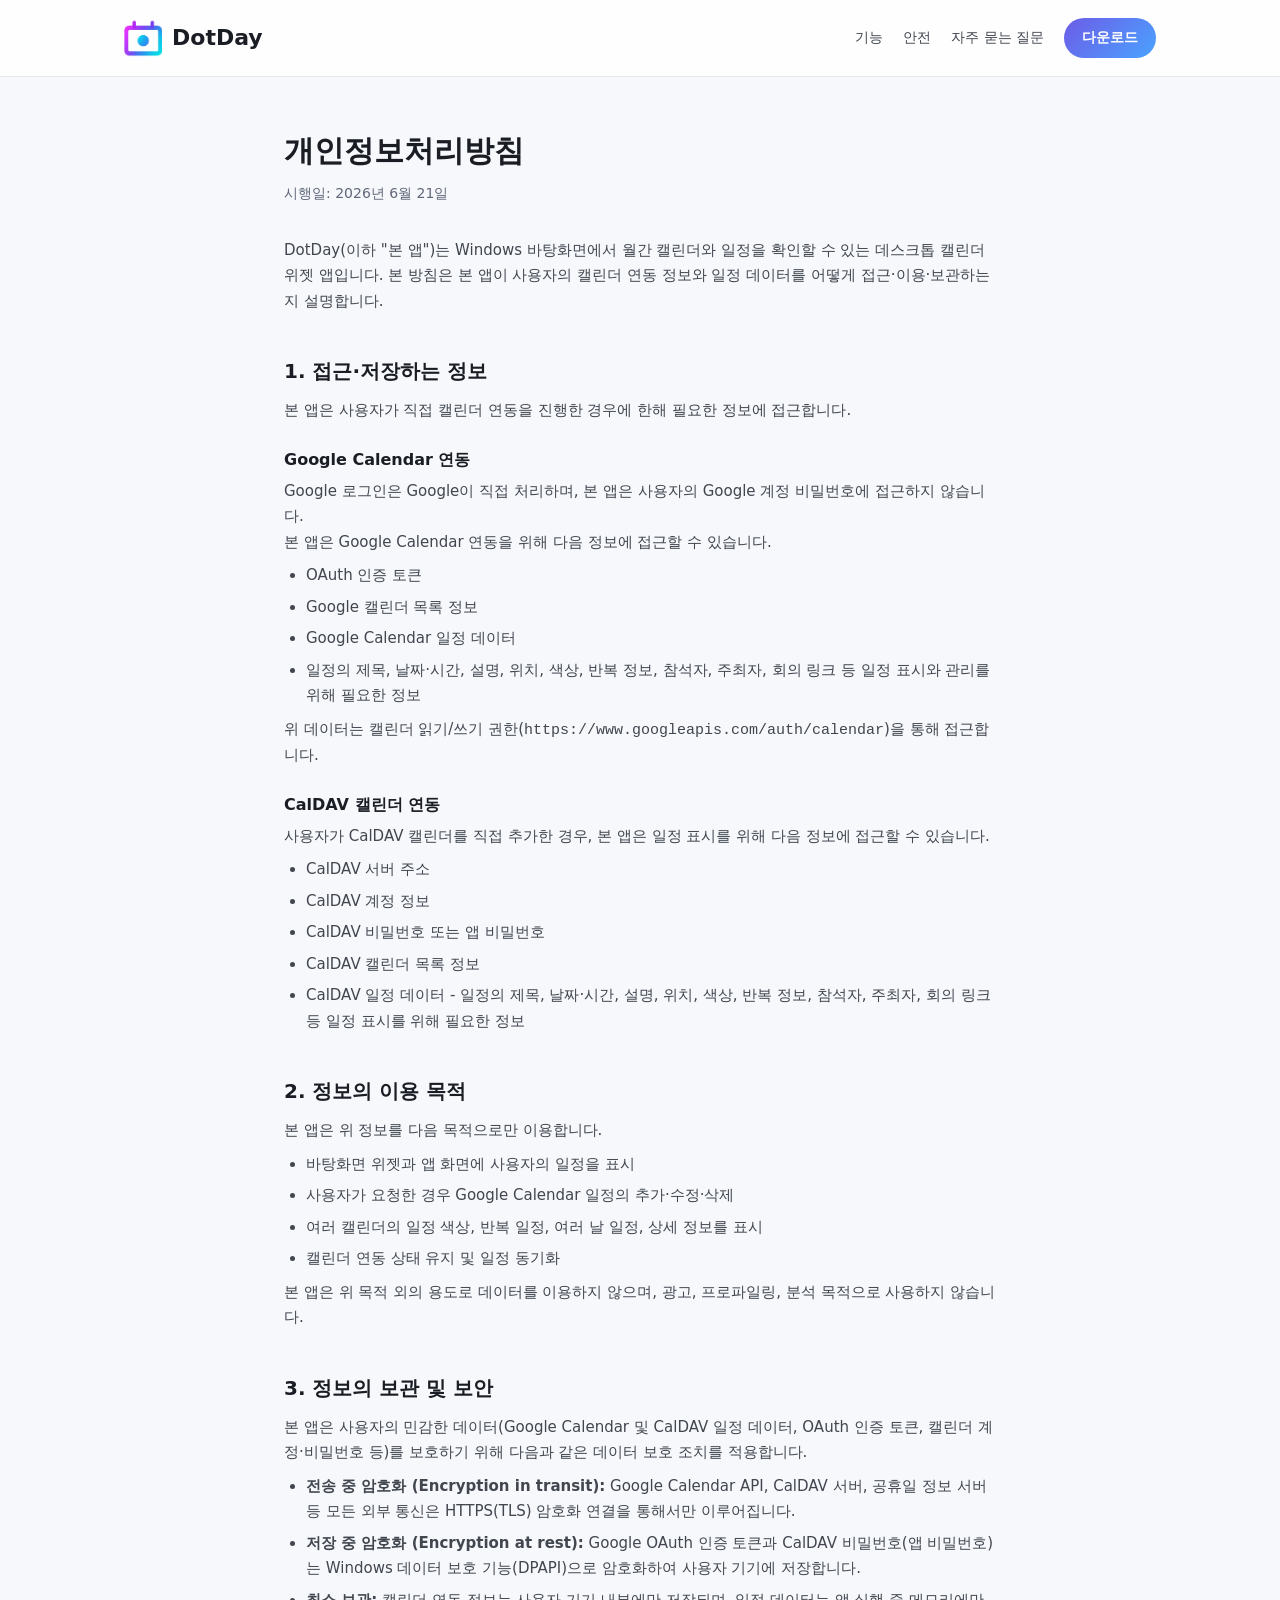
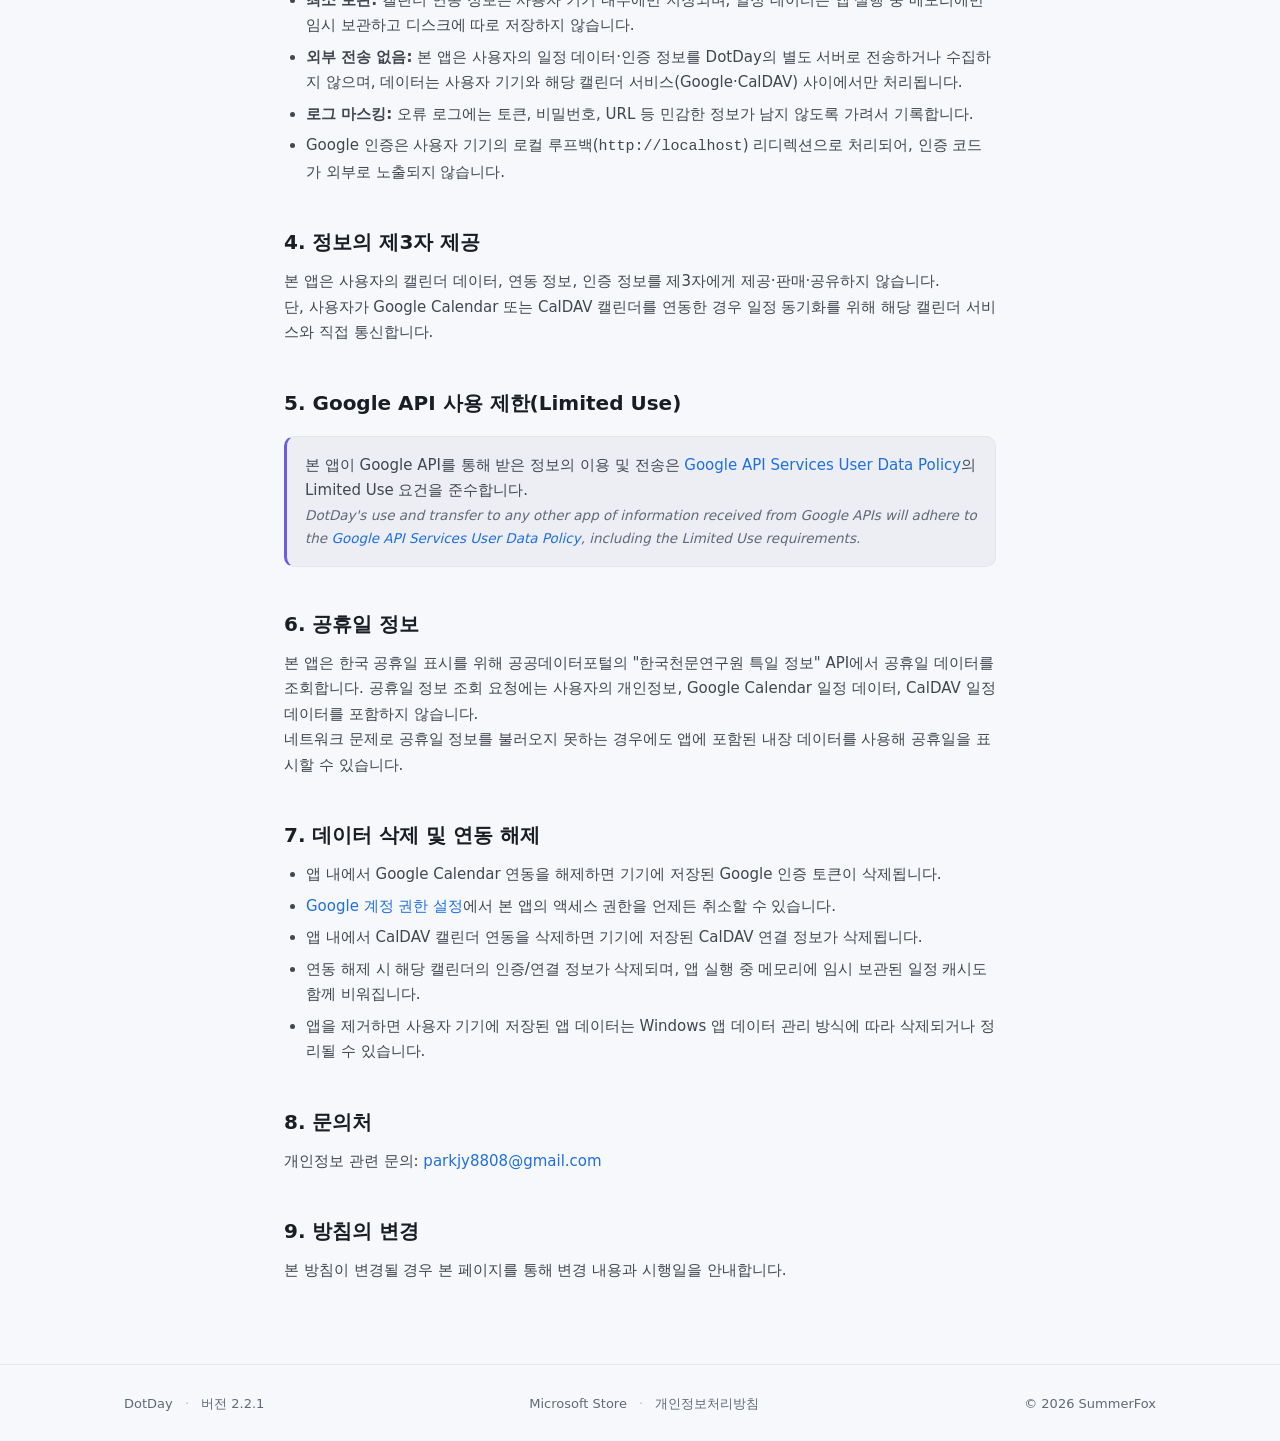
==== commit e3ce7f83: "2.2.1: 버전 표기·다운로드 링크·appcast 동기 - version.json 2.2.0 → 2.2.1 - index/privacy appVersion 폴백 2.2.1 - 직" ====
--- a/privacy.html
+++ b/privacy.html
@@ -110,7 +110,7 @@
 
   <footer class="site-footer">
     <div class="wrap">
-      <div><a href="/">DotDay</a> <span class="dot">·</span> 버전 <span id="appVersion">2.2.0</span></div>
+      <div><a href="/">DotDay</a> <span class="dot">·</span> 버전 <span id="appVersion">2.2.1</span></div>
       <div>
         <a href="https://apps.microsoft.com/detail/9MWXX5BVG5JW?hl=ko-kr&amp;gl=KR" target="_blank" rel="noopener">Microsoft Store</a>
         <span class="dot">·</span>
--- a/styles.css
+++ b/styles.css
@@ -92,6 +92,22 @@
 }
 .btn-secondary:hover { border-color: var(--accent2); color: var(--accent2); box-shadow: 0 6px 20px rgba(74,163,255,.2); }
 .cta-note { font-size: 14px; color: var(--muted); margin-top: 16px; }
+
+/* 모바일: 설치 파일 다운로드 무의미 → exe 버튼·안내 숨기고 PC 전용 배지 노출 (JS UA 감지로 html.is-mobile 부여) */
+.mobile-only { display: none; }
+html.is-mobile .pc-only { display: none; }
+html.is-mobile .mobile-only {
+  display: block;
+  width: fit-content;
+  margin-left: auto;
+  margin-right: auto;
+  background: rgba(108, 92, 231, 0.16);
+  color: #a99df1;
+  border: 1px solid rgba(108, 92, 231, 0.35);
+  border-radius: 12px;
+  padding: 10px 18px;
+  font-weight: 600;
+}
 
 /* ── 제품 스크린샷 ── */
 .shot { padding-block: 8px 32px; }
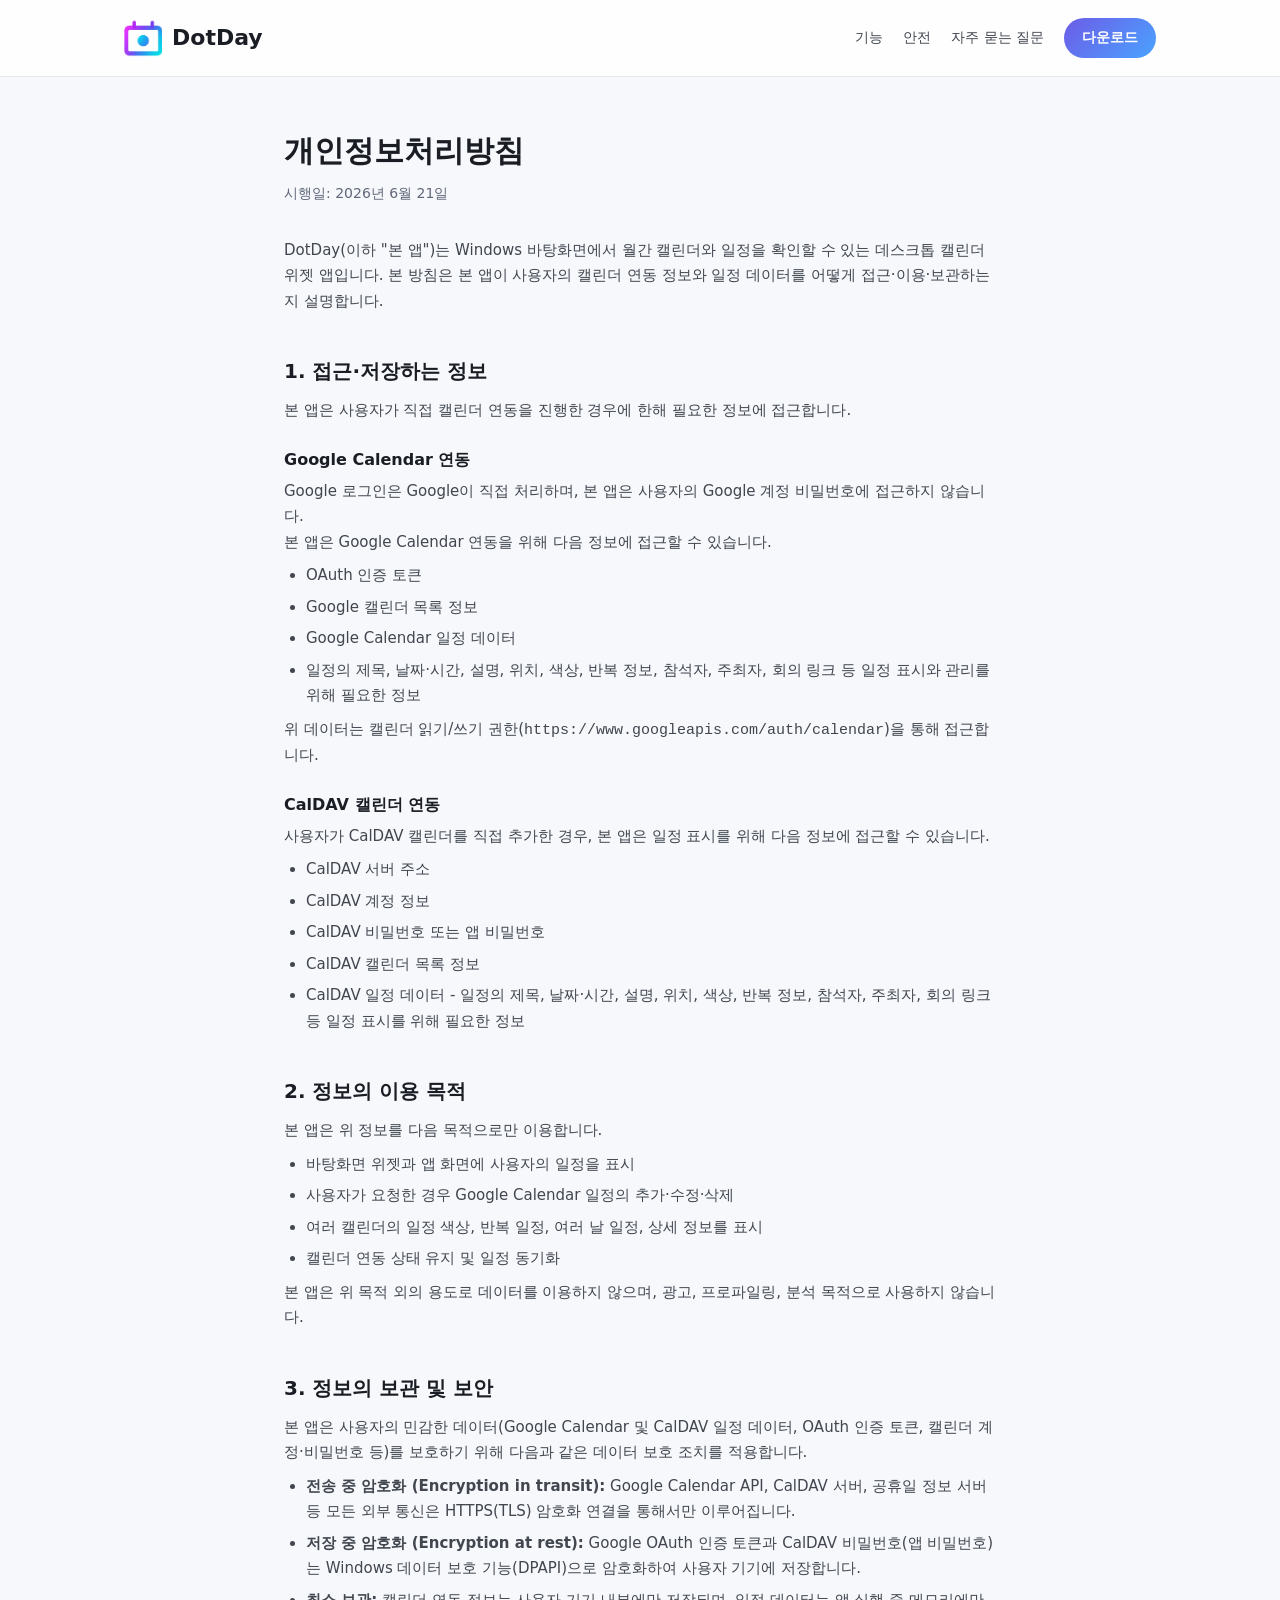
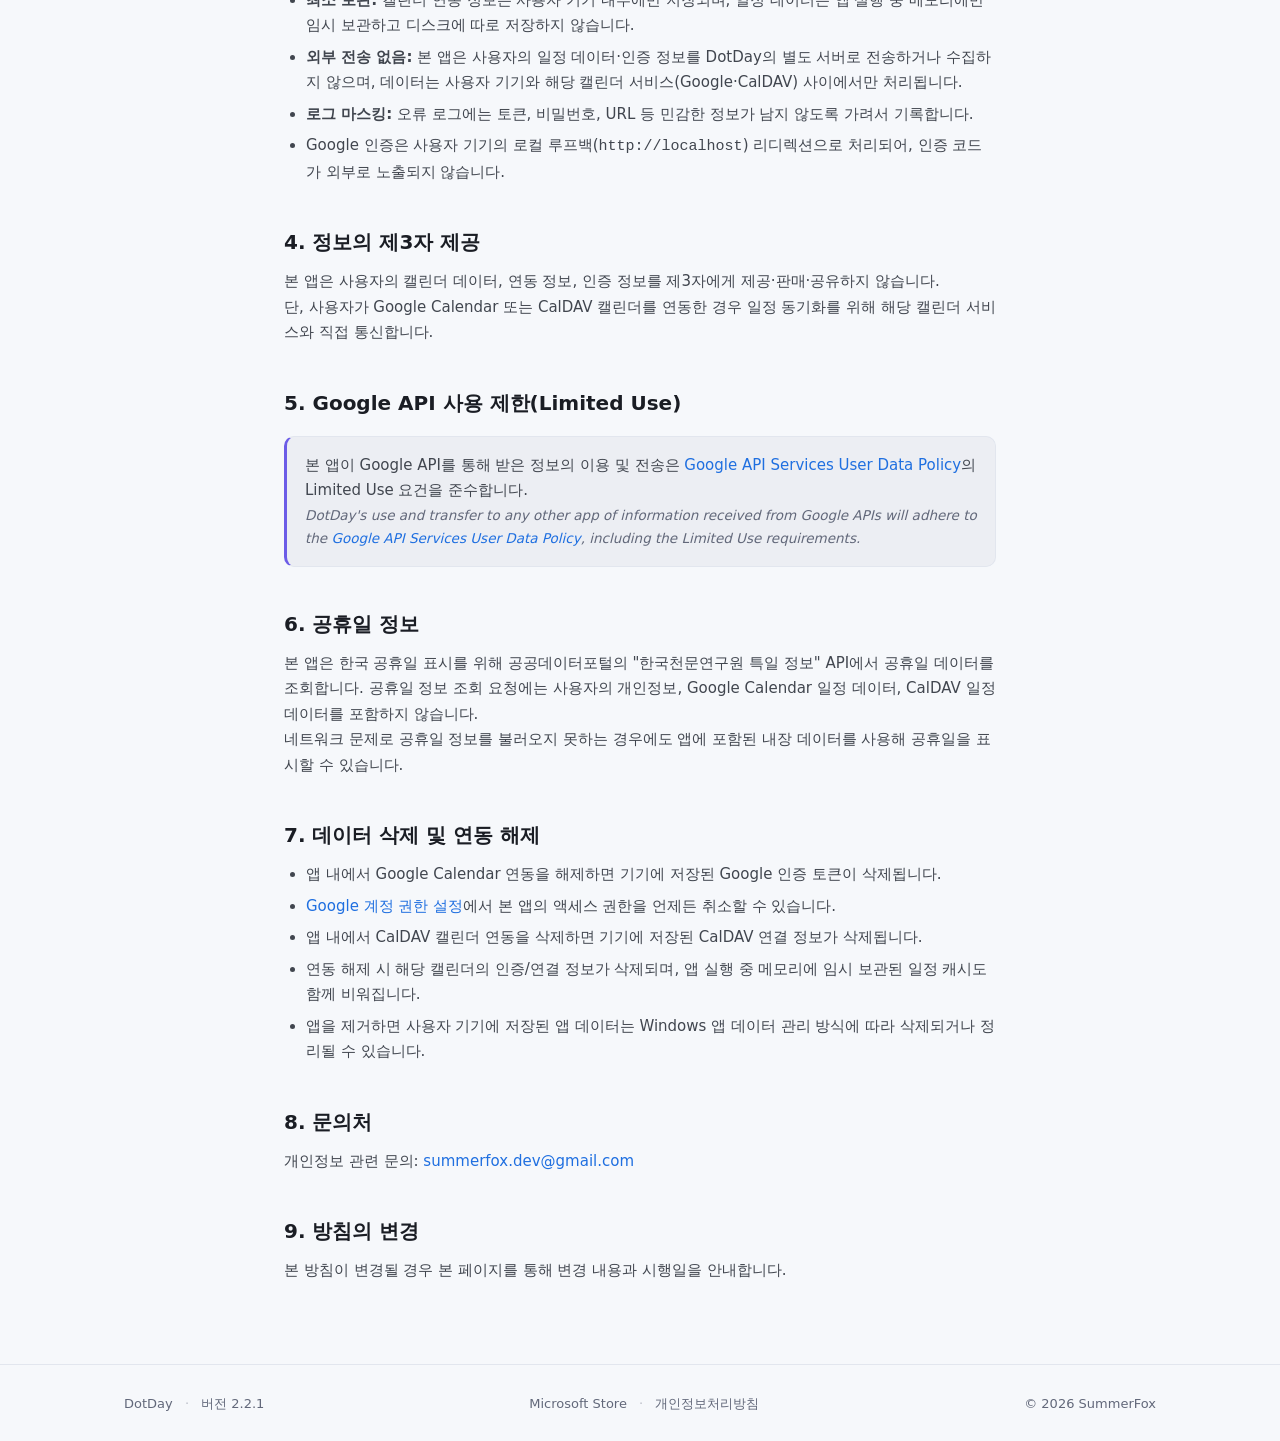
==== commit 3eeccee2: "문의처 이메일을 summerfox.dev@gmail.com으로 교체 Co-Authored-By: Claude Opus 4.8 <noreply@anthropic.com>" ====
--- a/privacy.html
+++ b/privacy.html
@@ -102,7 +102,7 @@
     </ul>
 
     <h2>8. 문의처</h2>
-    <p>개인정보 관련 문의: <a href="mailto:parkjy8808@gmail.com">parkjy8808@gmail.com</a></p>
+    <p>개인정보 관련 문의: <a href="mailto:summerfox.dev@gmail.com">summerfox.dev@gmail.com</a></p>
 
     <h2>9. 방침의 변경</h2>
     <p>본 방침이 변경될 경우 본 페이지를 통해 변경 내용과 시행일을 안내합니다.</p>
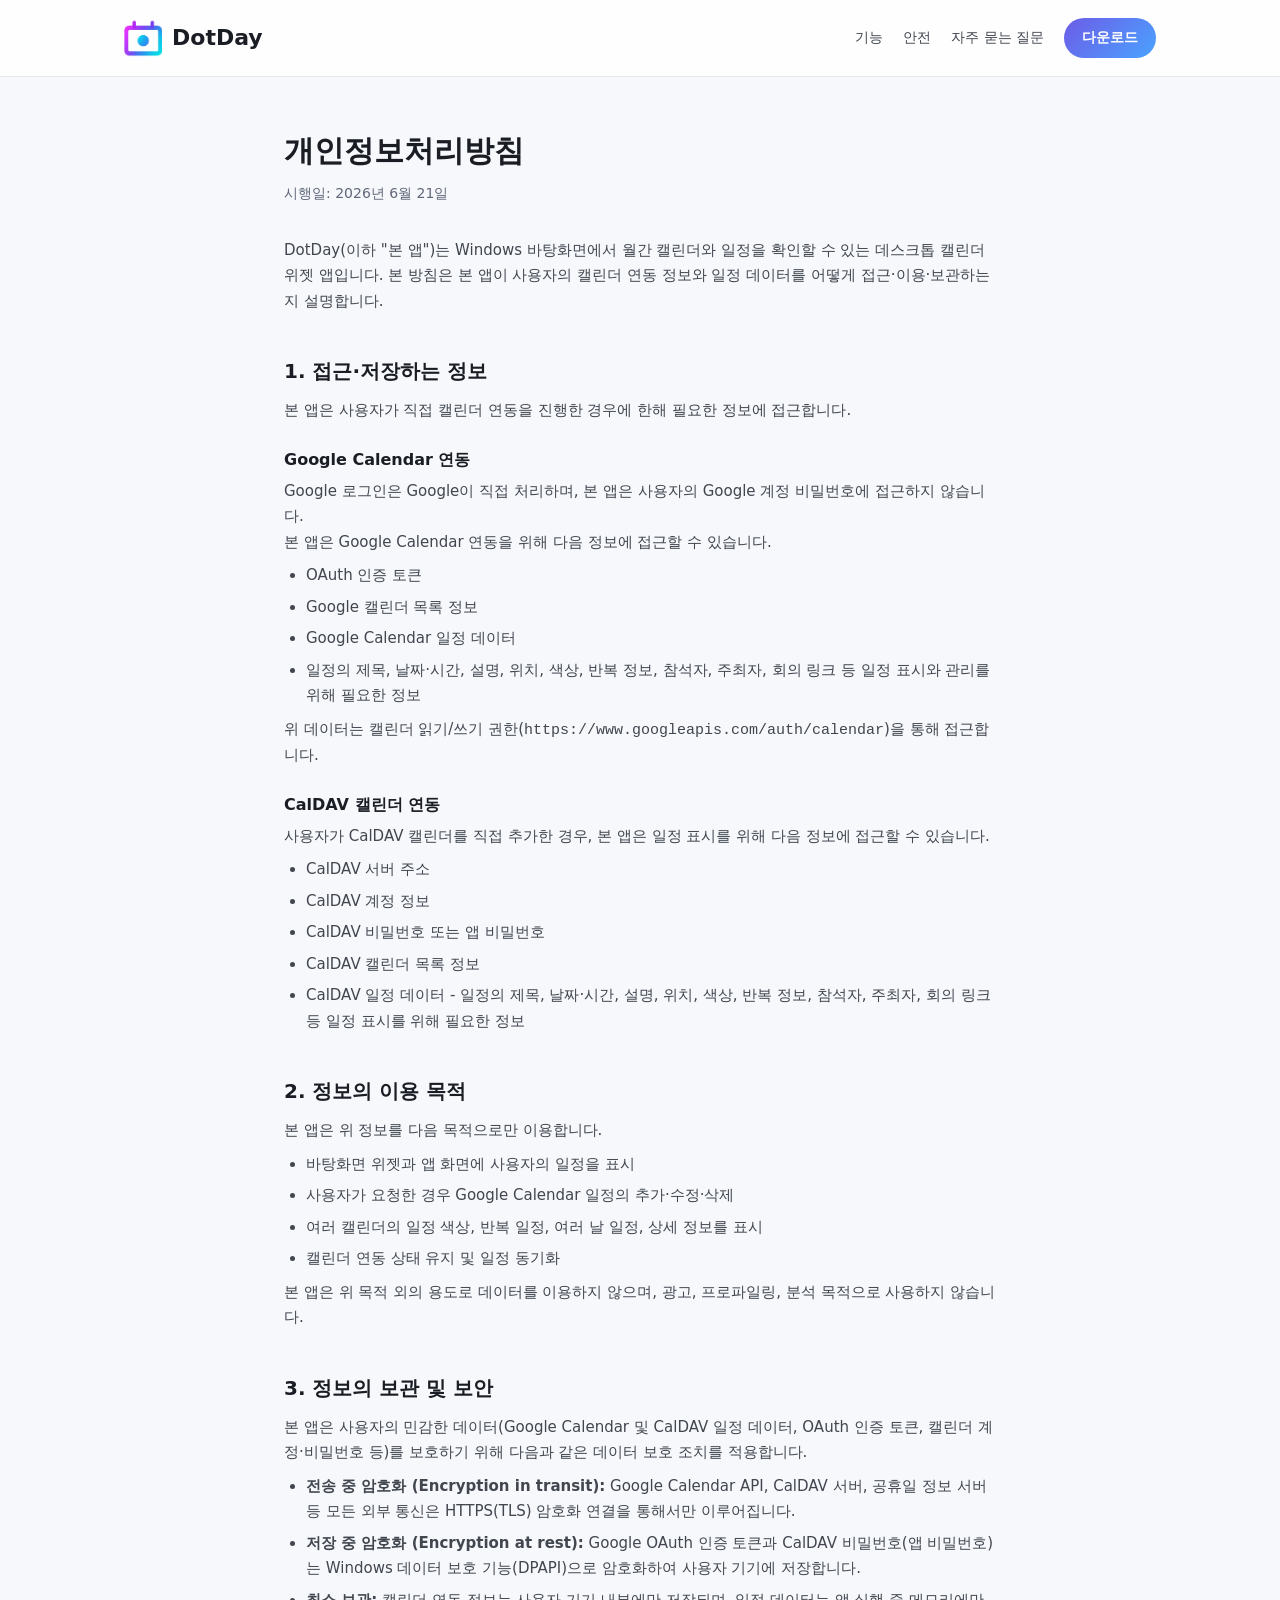
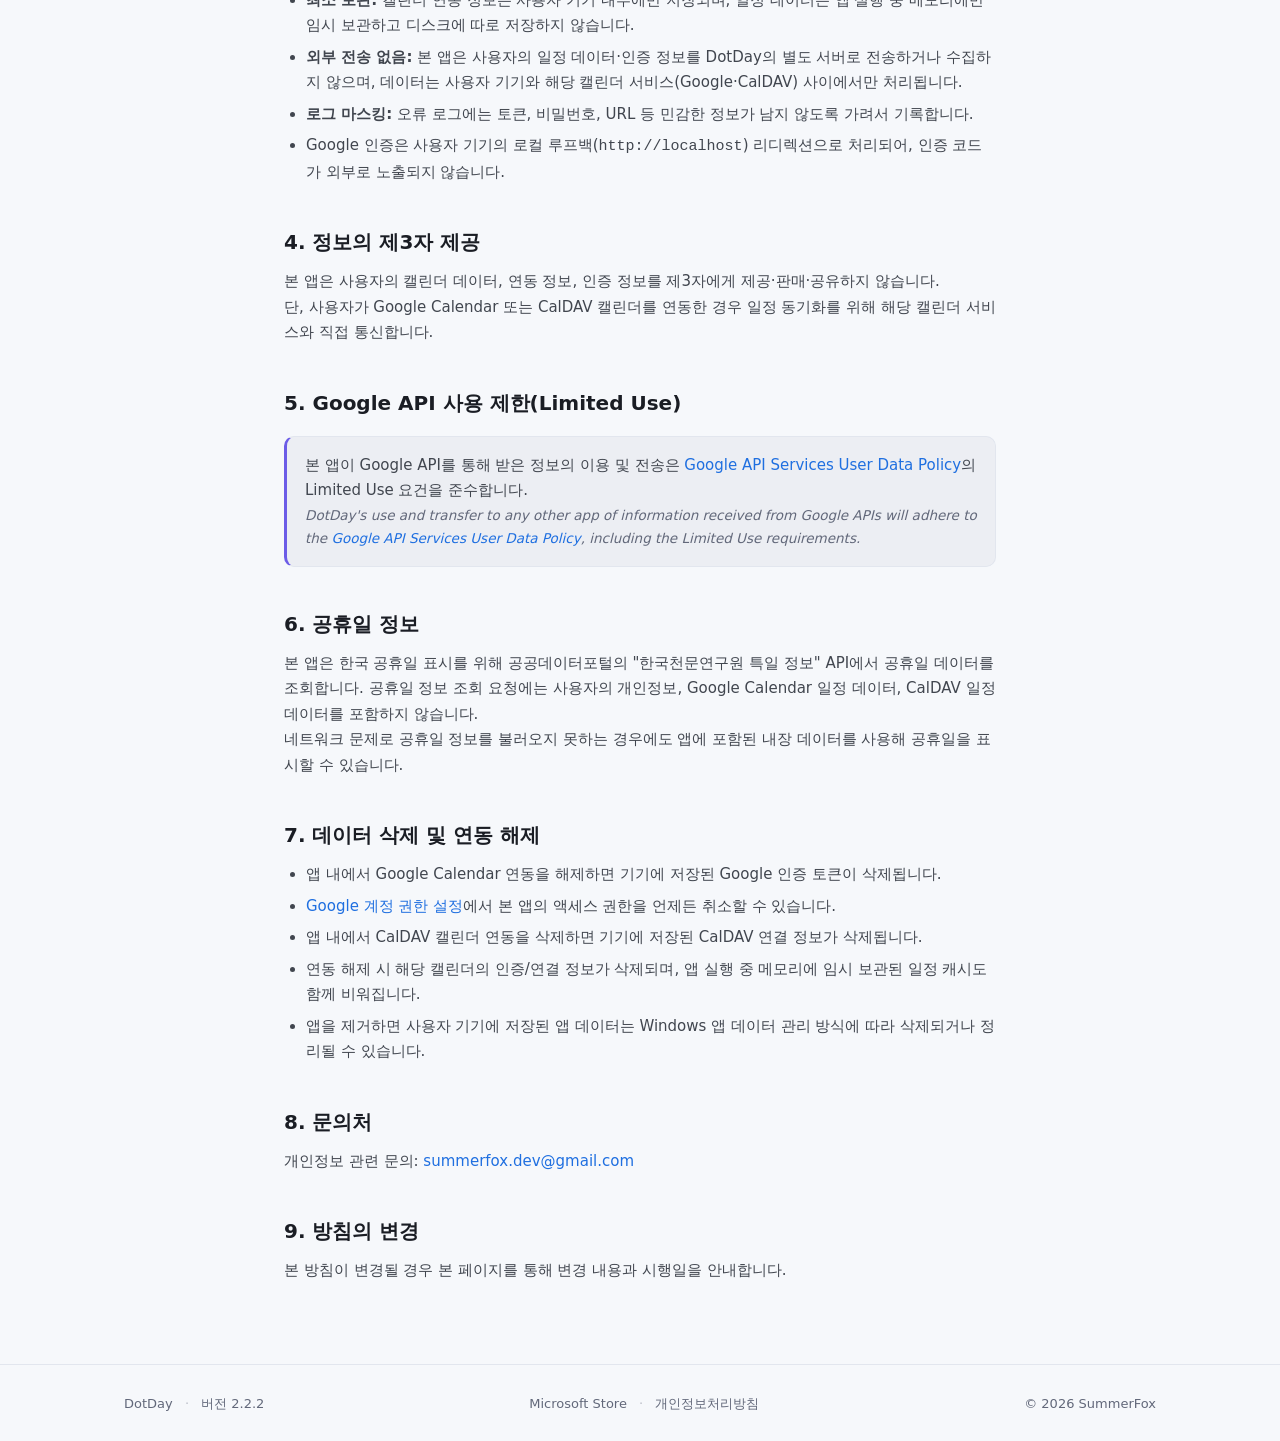
==== commit f21cb762: "2.2.2: 버전 표기·다운로드 링크·appcast 동기 README '출시 시 갱신처 6곳' 전부 반영: - version.json 2.2.1 → 2.2.2 (푸터 버전 표시 소" ====
--- a/privacy.html
+++ b/privacy.html
@@ -110,7 +110,7 @@
 
   <footer class="site-footer">
     <div class="wrap">
-      <div><a href="/">DotDay</a> <span class="dot">·</span> 버전 <span id="appVersion">2.2.1</span></div>
+      <div><a href="/">DotDay</a> <span class="dot">·</span> 버전 <span id="appVersion">2.2.2</span></div>
       <div>
         <a href="https://apps.microsoft.com/detail/9MWXX5BVG5JW?hl=ko-kr&amp;gl=KR" target="_blank" rel="noopener">Microsoft Store</a>
         <span class="dot">·</span>
